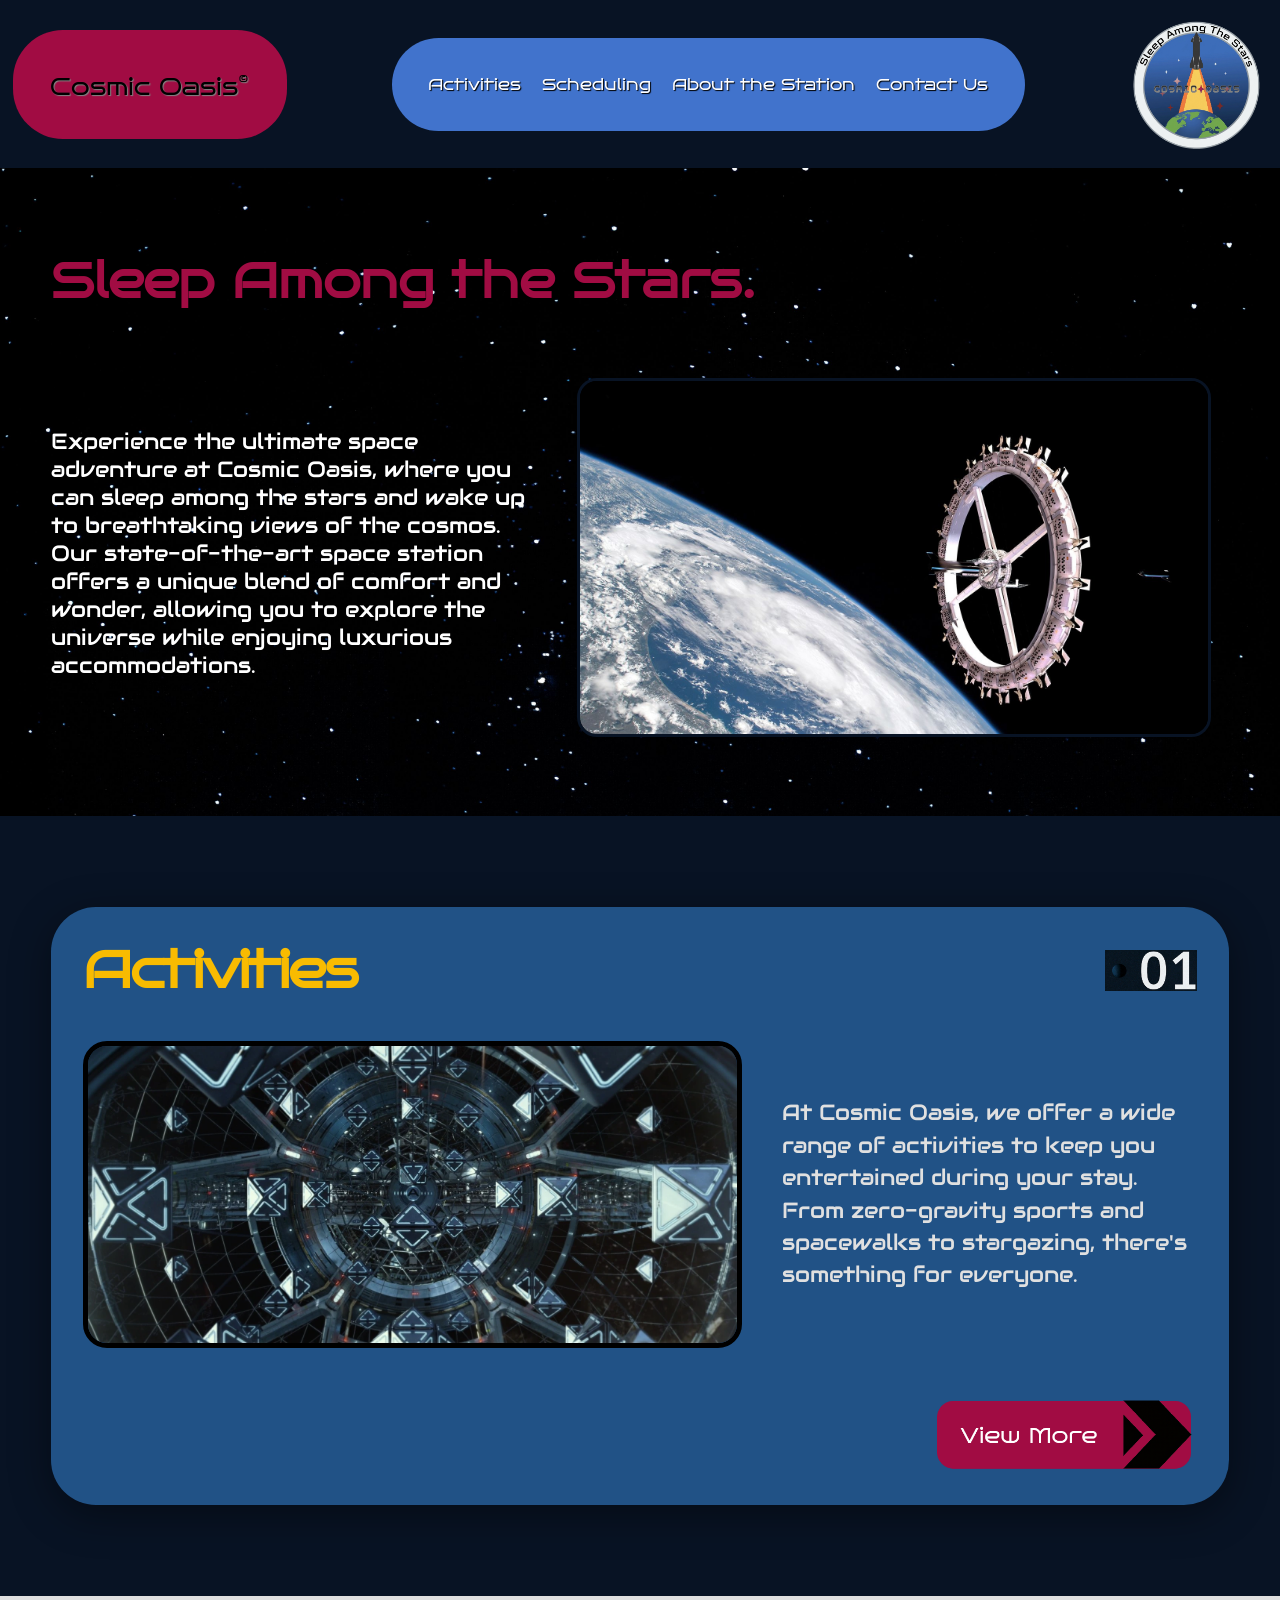
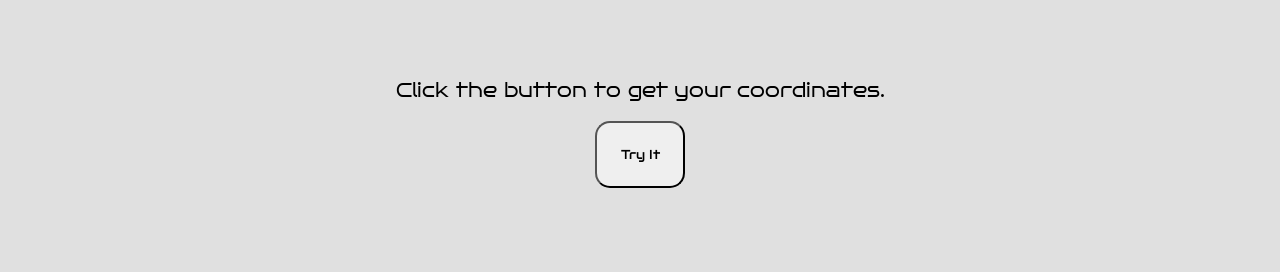
==== index.html @ b10d0c28 "Module 9" ====
<!DOCTYPE html>
<html lang="en">
<head>
    <meta charset="UTF-8">
    <meta name="viewport" content="width=device-width, initial-scale=1.0">
    <title>Cosmic Oasis</title>
    <link rel="stylesheet" href=https://fonts.googleapis.com/css?family=Lora|Audiowide|Bruno+Ace>
    <link rel="stylesheet" href="styles.css">
</head>
<body>
    <nav class="navbar">
        <a href="index.html" class="home">Cosmic Oasis<sup>&copy;</sup></a>
            <div class="buttons">            
                <a href="scheduling.html">Activities</a>
                <a href="activities.html">Scheduling</a>
                <a href="about.html">About the Station</a>
                <a href="contact.html">Contact Us</a>
            </div> 
        <img src="images/NewLogo.png" alt="Logo" class="logo">
    </nav>
    <div class="firstbox">
        <h1>Sleep Among the Stars.</h1>
        <div class="welcome">
            <div class="welcome-text">
                <p> Experience the ultimate space adventure at Cosmic Oasis, 
                    where you can sleep among the stars and wake up to breathtaking 
                    views of the cosmos. Our state-of-the-art space station offers a 
                    unique blend of comfort and wonder, allowing you to explore the 
                    universe while enjoying luxurious accommodations.</p>
            </div>
            <div class="welcome-image">
                <img src="images/spacehotel.jpg" alt="Space Hotel" class="spacehotel">
            </div>
        </div>
    </div>
    <div class="secondbox">
        <div class="activities">
            <div class="header">
                <h2>Activities</h2>
                <img src="images/01.png" alt="Activities Icon" class="activities-icon">
            </div>
                        <div class="main-section">
                <div class="activities-left">
                    <img src="images/BattleRoomFilm.webp" alt="Battle Room" class="battle-image">
                </div>
                <div class="activities-right">
                    <p>At Cosmic Oasis, we offer a wide range of activities to keep you entertained during your stay. 
                        From zero-gravity sports and spacewalks to stargazing, there's something for everyone.</p>
                </div>
            </div>
            <button class="activities-button" href="activities.html" type="button">
                <img src="images/button.png" alt="Button Icon" class="button-icon">
            </button>
        </div>
    </div>
<div class="api">
    <p>Click the button to get your coordinates.</p>

    <button onclick="getLocation()">Try It</button>

    <p id="demo"></p>

    <script>
    const x = document.getElementById("demo");

    function getLocation() {
    if (navigator.geolocation) {
        navigator.geolocation.getCurrentPosition(success, error);
    } else { 
        x.innerHTML = "Geolocation is not supported by this browser.";
    }
    }

    function success(position) {
    x.innerHTML = "Latitude: " + position.coords.latitude + 
    "<br>Longitude: " + position.coords.longitude;
    }

    function error() {
    alert("Sorry, no position available.");
    }
    </script>
</div>
</body>
</html>
---- styles.css ----
body, html{
    background-color: rgb(8, 19, 36);
    margin: 0;
}
nav{
    background-color: rgb(8, 19, 36);
    display: flex;
    align-content: center;
    padding: 1.5% 1%;
    font-family: bruno ace, sans-serif;
    
}
.home{
    margin-right: 2%;
    background-color: rgb(161, 12, 67);
    border-radius: 50px;
    color: black;
    text-decoration: none;
    align-content: center;
    align-self: center;
    padding: 3%;
    text-align: center;
    font-size: 1.5rem;
    text-shadow: 1px 1px 1px rgb(131, 131, 131);
}
.home:hover{
    color: rgb(248, 187, 1);
    text-shadow: 2px 2px 2px black;
}
div.buttons {
  display: flex;
  flex-wrap: wrap;
  align-self: center;
  align-items: center;
  justify-content: center;
  gap: 0.6rem;
  background-color: rgb(65, 115, 204);
  border-radius: 50px;
  margin-right: 6%;
  padding: 2.5%;
  margin: auto;
}
div.buttons a{
    color: white;   
    margin: 0.35rem;
    text-decoration: none;
    text-shadow: 1px 1px 1px black;
}
.buttons a:hover{
    color: rgb(161, 12, 67);
    text-shadow: 1px 1px 1px white;
}
nav img{
    display: flex;
    width: 11%;
    height: 11%;
    min-width: 120px;
    border-radius: 100px;
    align-self: center;
    margin-left: 2%;
}
div.firstbox{
    background-image: url("images/stars.jpg");
    background-size: cover;
    padding: 4%;
    margin: 0;
}
h1{
    font-size: xxx-large;
    color: rgb(161, 12, 67);
    font-family: bruno ace, sans-serif;
}
.welcome{  
    display: flex;
    gap: 1.5rem;          
    align-items: center;
    flex-wrap: wrap;
}
div.welcome-text{
    color: white;
    font-family: audiowide, sans-serif;
    font-size: 1.4rem;
    flex: 1 1 300px; 
}
div.welcome-image{
    flex: 1 1 450px;
    padding: 2%;
}
.firstbox .spacehotel{
    width: 100%;
    border-radius: 20px;
    margin-top: 2%;
    border: 3px solid rgb(8, 19, 36);
}
div.secondbox{
    background-color: rgb(8, 19, 36);
    padding: 4%;
    margin: 0;
}
div.activities {
    display: flex;
    flex-direction: column;
    gap: 1.5rem;
    background-color: rgb(33, 82, 134);
    border: none;
    border-radius: 45px;
    padding: 2rem;
    color: white;
    margin: 40px auto;
    max-width: 1200px;
    box-shadow: 0 10px 40px rgba(0, 0, 0, 0.4);
}
.header {
    display: flex;
    justify-content: space-between;
    align-items: center;
    margin-bottom: 1rem;
}
.header h2 {
    font-family: 'Bruno Ace', sans-serif;
    font-size: 3.2rem;
    font-weight: 700;
    color: rgb(248, 187, 1);
    margin: 0;
    letter-spacing: -2px;
}
.activities-icon {
    width: 92px;
    height: auto;
    flex-shrink: 0;
}
.main-section {
    display: flex;
    gap: 2.5rem;
    flex: 1;
}
.activities-left {
    flex: 1.25;
    border: 5px solid #000000;
    border-radius: 24px;
    overflow: hidden;
    box-shadow: inset 0 0 30px rgba(0, 0, 0, 0.7);
}
.battle-image {
    width: 100%;
    height: 100%;               
    object-fit: cover;      
    display: block;
}
.activities-right {
    flex: 0.8;
    display: flex;
    flex-direction: column;
    justify-content: center;
    font-family: 'Audiowide', sans-serif;
}
.activities-right p {
    font-size: 1.35rem;
    line-height: 1.5;
    margin: 0;
    color: #e0e0e0;
}
.activities-button {
    margin-top: 1.5rem;
    margin-left: auto;
    background: none;
    border: none;
    padding: 0;
    cursor: pointer;
    transition: transform 0.2s ease;
}
.activities-button:hover {
    transform: scale(1.05);
}
.button-icon {
    width: 100%;
    max-width: 260px;
    height: auto;
    display: block;
}
@media (max-width: 768px) {
    .main-section {
        flex-direction: column;
        gap: 1.8rem;
    }

    .header h2 {
        font-size: 2.4rem;
    }

    .activities-icon {
        width: 68px;
    }

    .activities-left {
        max-height: 420px;
    }

    .activities-right p {
        font-size: 1.2rem;
    }
}

/* API section */
.api{
    padding: 5%;
    text-align: center;
    background-color: #e0e0e0;
}
.api p{
    font-size: larger;
    font-family: bruno ace, sans-serif;
}
.api button{
    font-family: audiowide, sans-serif;
    padding: 2%;
    border-radius: 15px;
 }
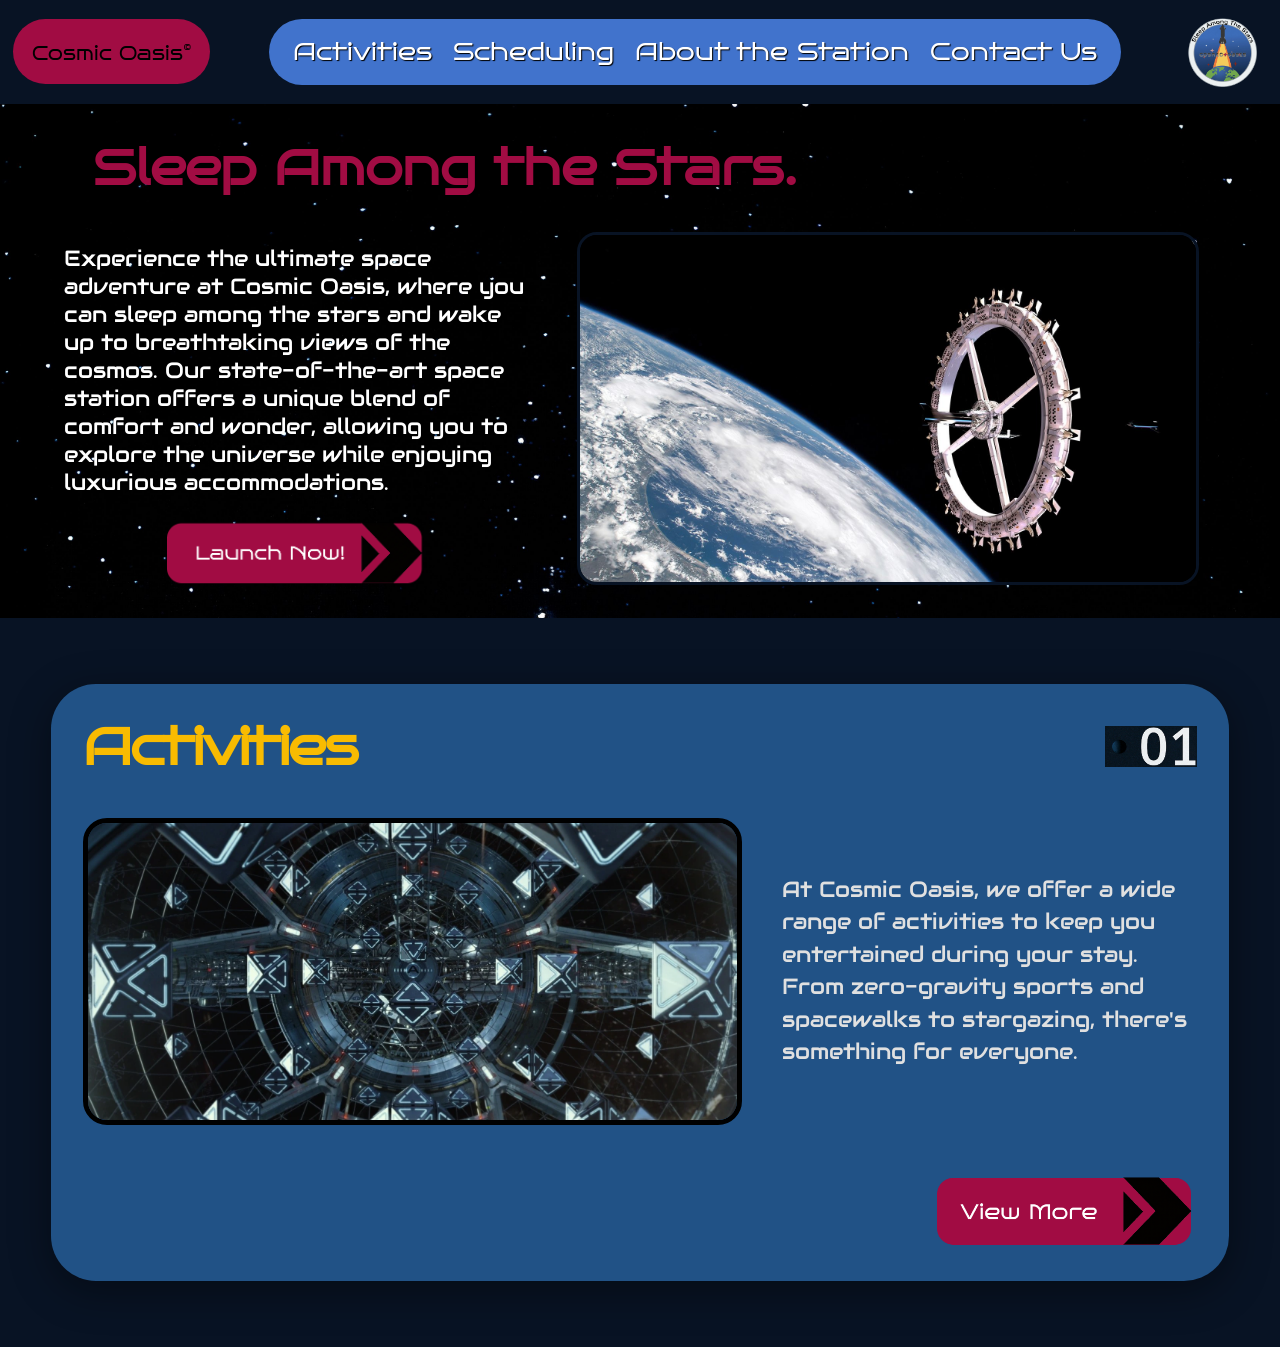
==== commit 5d1c40c9: "phone test" ====
--- a/index.html
+++ b/index.html
@@ -7,7 +7,8 @@
     <link rel="stylesheet" href=https://fonts.googleapis.com/css?family=Lora|Audiowide|Bruno+Ace>
     <link rel="stylesheet" href="styles.css">
 </head>
-<body>
+<body id="top">
+    <a href="#top" class="scroll-top" id="scrollTopButton" aria-label="Back to top">↑</a>
     <nav class="navbar">
         <a href="index.html" class="home">Cosmic Oasis<sup>&copy;</sup></a>
             <div class="buttons">            
@@ -27,6 +28,9 @@
                     views of the cosmos. Our state-of-the-art space station offers a 
                     unique blend of comfort and wonder, allowing you to explore the 
                     universe while enjoying luxurious accommodations.</p>
+                <button class="heroButton" href="scheduling.html" type="button">
+                <img src="images/launch-button.png" alt="Button Icon" class="button-icon">
+            </button>
             </div>
             <div class="welcome-image">
                 <img src="images/spacehotel.jpg" alt="Space Hotel" class="spacehotel">
@@ -53,33 +57,15 @@
             </button>
         </div>
     </div>
-<div class="api">
-    <p>Click the button to get your coordinates.</p>
-
-    <button onclick="getLocation()">Try It</button>
-
-    <p id="demo"></p>
-
+</div>
     <script>
-    const x = document.getElementById("demo");
-
-    function getLocation() {
-    if (navigator.geolocation) {
-        navigator.geolocation.getCurrentPosition(success, error);
-    } else { 
-        x.innerHTML = "Geolocation is not supported by this browser.";
-    }
-    }
-
-    function success(position) {
-    x.innerHTML = "Latitude: " + position.coords.latitude + 
-    "<br>Longitude: " + position.coords.longitude;
-    }
-
-    function error() {
-    alert("Sorry, no position available.");
-    }
+        const scrollTopButton = document.getElementById('scrollTopButton');
+        const toggleScrollTop = () => {
+            const isScrolled = window.pageYOffset > 20;
+            scrollTopButton.classList.toggle('show', isScrolled);
+        };
+        window.addEventListener('scroll', toggleScrollTop);
+        window.addEventListener('load', toggleScrollTop);
     </script>
-</div>
 </body>
 </html>
--- a/styles.css
+++ b/styles.css
@@ -6,9 +6,8 @@
     background-color: rgb(8, 19, 36);
     display: flex;
     align-content: center;
-    padding: 1.5% 1%;
-    font-family: bruno ace, sans-serif;
-    
+    padding: 0.8% 1%;
+    font-family: bruno ace, sans-serif;   
 }
 .home{
     margin-right: 2%;
@@ -18,16 +17,15 @@
     text-decoration: none;
     align-content: center;
     align-self: center;
-    padding: 3%;
+    padding: 1.5%;
     text-align: center;
-    font-size: 1.5rem;
-    text-shadow: 1px 1px 1px rgb(131, 131, 131);
+    font-size: 1.2rem;
 }
 .home:hover{
     color: rgb(248, 187, 1);
     text-shadow: 2px 2px 2px black;
 }
-div.buttons {
+div.buttons{
   display: flex;
   flex-wrap: wrap;
   align-self: center;
@@ -37,10 +35,11 @@
   background-color: rgb(65, 115, 204);
   border-radius: 50px;
   margin-right: 6%;
-  padding: 2.5%;
-  margin: auto;
+  padding: 1% 1.5%;
+  margin: 0% auto;
 }
 div.buttons a{
+    font-size: 1.5rem;
     color: white;   
     margin: 0.35rem;
     text-decoration: none;
@@ -52,23 +51,26 @@
 }
 nav img{
     display: flex;
-    width: 11%;
-    height: 11%;
-    min-width: 120px;
+    width: 6%;
+    height: 6%;
+    min-width: 60px;
     border-radius: 100px;
     align-self: center;
     margin-left: 2%;
+    padding: 0.5%;
 }
 div.firstbox{
     background-image: url("images/stars.jpg");
     background-size: cover;
-    padding: 4%;
+    padding: 0.5% 5%;
     margin: 0;
 }
 h1{
     font-size: xxx-large;
     color: rgb(161, 12, 67);
     font-family: bruno ace, sans-serif;
+    margin: 2.5%;
+    margin-bottom: 0;
 }
 .welcome{  
     display: flex;
@@ -82,6 +84,18 @@
     font-size: 1.4rem;
     flex: 1 1 300px; 
 }
+.heroButton{
+    display: block;
+    margin: auto;
+    background: none;
+    border: none;
+    padding: 0;
+    cursor: pointer;
+    transition: transform 0.2s ease;
+}
+.heroButton:hover{
+    transform: scale(1.05);
+}
 div.welcome-image{
     flex: 1 1 450px;
     padding: 2%;
@@ -94,10 +108,10 @@
 }
 div.secondbox{
     background-color: rgb(8, 19, 36);
-    padding: 4%;
-    margin: 0;
-}
-div.activities {
+    padding: 2% 4%;
+    margin: 0;
+}
+div.activities{
     display: flex;
     flex-direction: column;
     gap: 1.5rem;
@@ -110,13 +124,13 @@
     max-width: 1200px;
     box-shadow: 0 10px 40px rgba(0, 0, 0, 0.4);
 }
-.header {
+.header{
     display: flex;
     justify-content: space-between;
     align-items: center;
     margin-bottom: 1rem;
 }
-.header h2 {
+.header h2{
     font-family: 'Bruno Ace', sans-serif;
     font-size: 3.2rem;
     font-weight: 700;
@@ -124,43 +138,43 @@
     margin: 0;
     letter-spacing: -2px;
 }
-.activities-icon {
+.activities-icon{
     width: 92px;
     height: auto;
     flex-shrink: 0;
 }
-.main-section {
+.main-section{
     display: flex;
     gap: 2.5rem;
     flex: 1;
 }
-.activities-left {
+.activities-left{
     flex: 1.25;
     border: 5px solid #000000;
     border-radius: 24px;
     overflow: hidden;
     box-shadow: inset 0 0 30px rgba(0, 0, 0, 0.7);
 }
-.battle-image {
+.battle-image{
     width: 100%;
     height: 100%;               
     object-fit: cover;      
     display: block;
 }
-.activities-right {
+.activities-right{
     flex: 0.8;
     display: flex;
     flex-direction: column;
     justify-content: center;
     font-family: 'Audiowide', sans-serif;
 }
-.activities-right p {
+.activities-right p{
     font-size: 1.35rem;
     line-height: 1.5;
     margin: 0;
     color: #e0e0e0;
 }
-.activities-button {
+.activities-button{
     margin-top: 1.5rem;
     margin-left: auto;
     background: none;
@@ -169,50 +183,88 @@
     cursor: pointer;
     transition: transform 0.2s ease;
 }
-.activities-button:hover {
+.activities-button:hover{
     transform: scale(1.05);
 }
-.button-icon {
+.button-icon{
     width: 100%;
     max-width: 260px;
     height: auto;
     display: block;
 }
-@media (max-width: 768px) {
-    .main-section {
+@media (max-width: 768px){
+    html{
+        font-size: 0.8rem
+    }
+    nav{
+        padding: 1%;
+    }
+    .home{
+        padding: 3.5%;
+        border-radius: 30px;
+    }
+    div.buttons{
+        border-radius: 40px;
+    }
+    .main-section{
         flex-direction: column;
         gap: 1.8rem;
     }
-
-    .header h2 {
+    .header h2{
         font-size: 2.4rem;
     }
-
-    .activities-icon {
+    .activities-icon{
         width: 68px;
     }
-
-    .activities-left {
+    .activities-left{
         max-height: 420px;
     }
-
-    .activities-right p {
+    .activities-right p{
         font-size: 1.2rem;
     }
 }
 
-/* API section */
-.api{
-    padding: 5%;
-    text-align: center;
-    background-color: #e0e0e0;
-}
-.api p{
-    font-size: larger;
-    font-family: bruno ace, sans-serif;
-}
-.api button{
-    font-family: audiowide, sans-serif;
-    padding: 2%;
-    border-radius: 15px;
- }+.scroll-top{
+    position: fixed;
+    top: 1rem;
+    right: 1rem;
+    width: 3rem;
+    height: 3rem;
+    display: flex;
+    align-items: center;
+    justify-content: center;
+    background: rgba(255, 255, 255, 0.95);
+    color: rgb(0, 0, 0);
+    text-decoration: none;
+    font-size: 1.5rem;
+    font-weight: 700;
+    border-radius: 50%;
+    box-shadow: 0 6px 18px rgba(0, 0, 0, 0.3);
+    z-index: 999;
+    opacity: 0;
+    visibility: hidden;
+    pointer-events: none;
+    transition: opacity 0.2s ease, transform 0.2s ease, background 0.2s ease;
+}
+
+.scroll-top.show{
+    opacity: 1;
+    visibility: visible;
+    pointer-events: auto;
+}
+
+.scroll-top:hover{
+    transform: translateY(-2px);
+    background: rgb(248, 187, 1);
+}
+
+@media (max-width: 600px){
+    .scroll-top{
+        top: 0.75rem;
+        right: 0.75rem;
+        width: 2.6rem;
+        height: 2.6rem;
+        font-size: 1.3rem;
+    }
+}
+
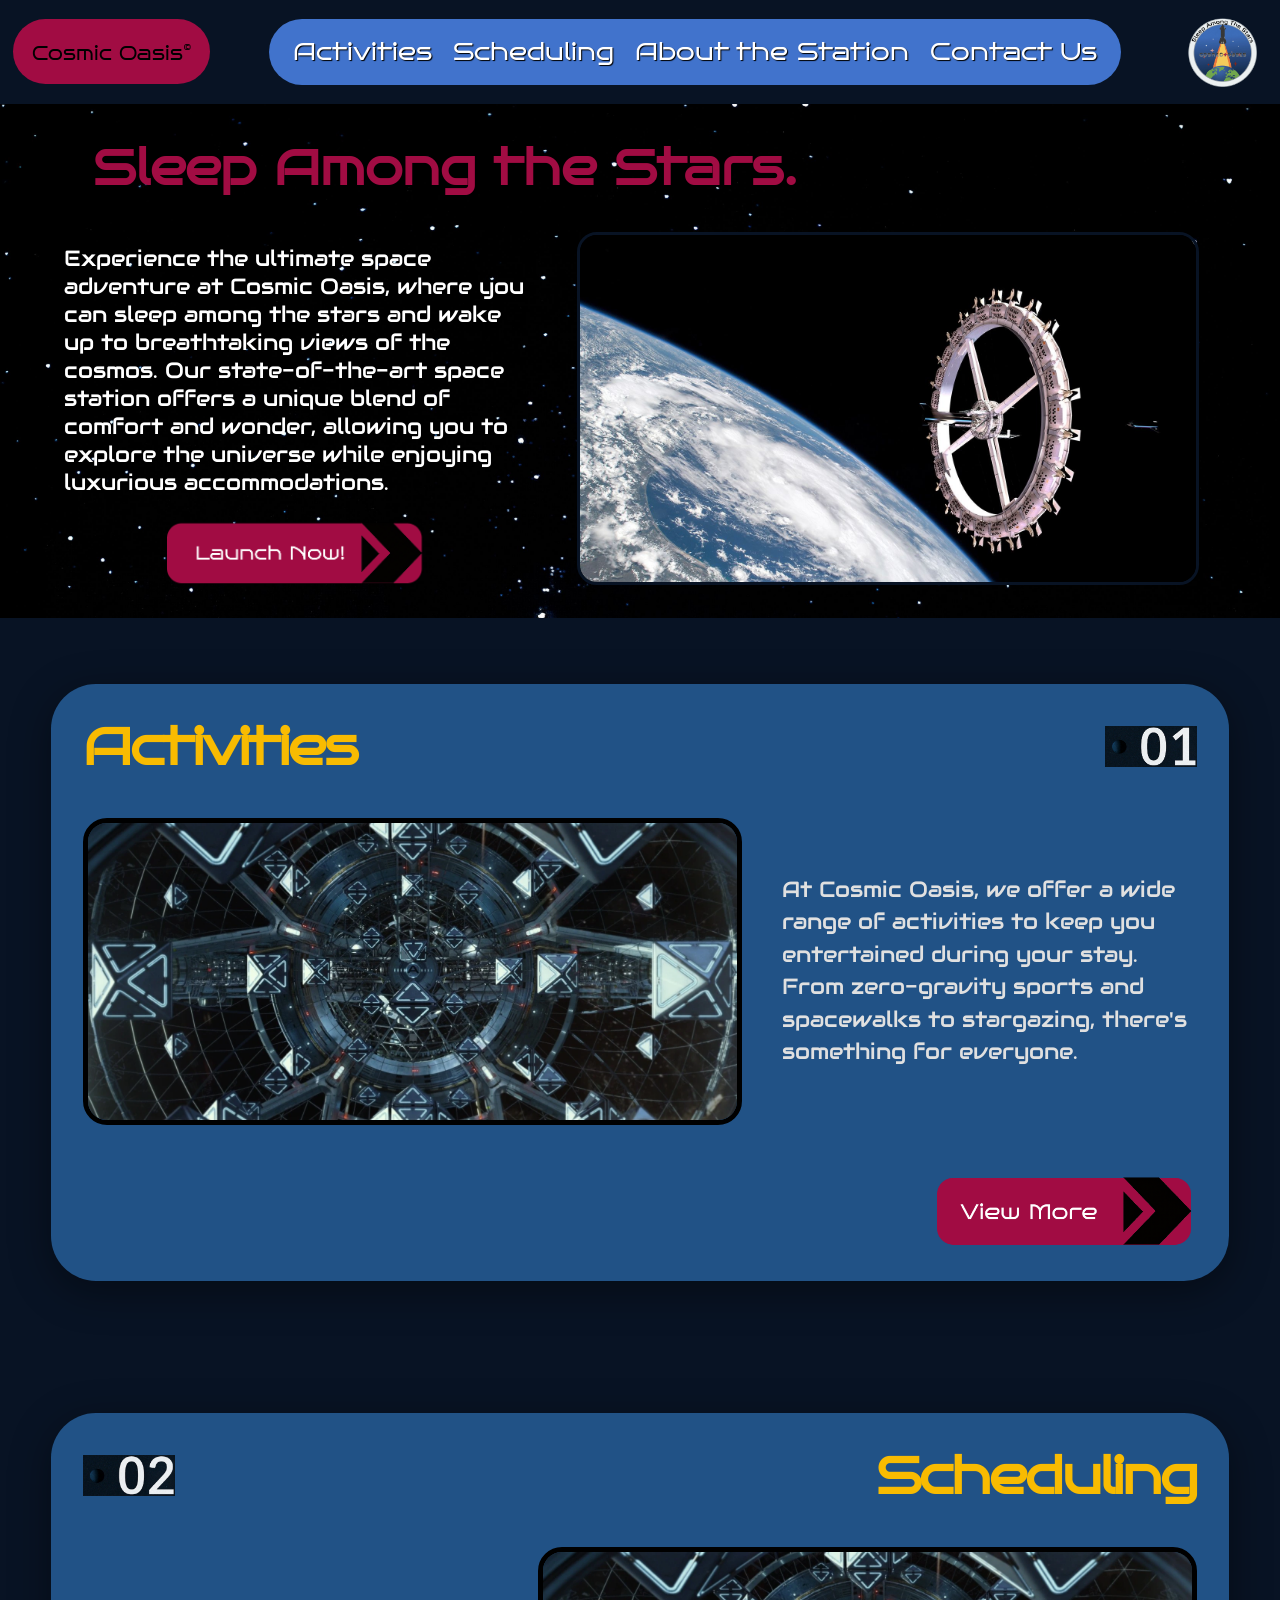
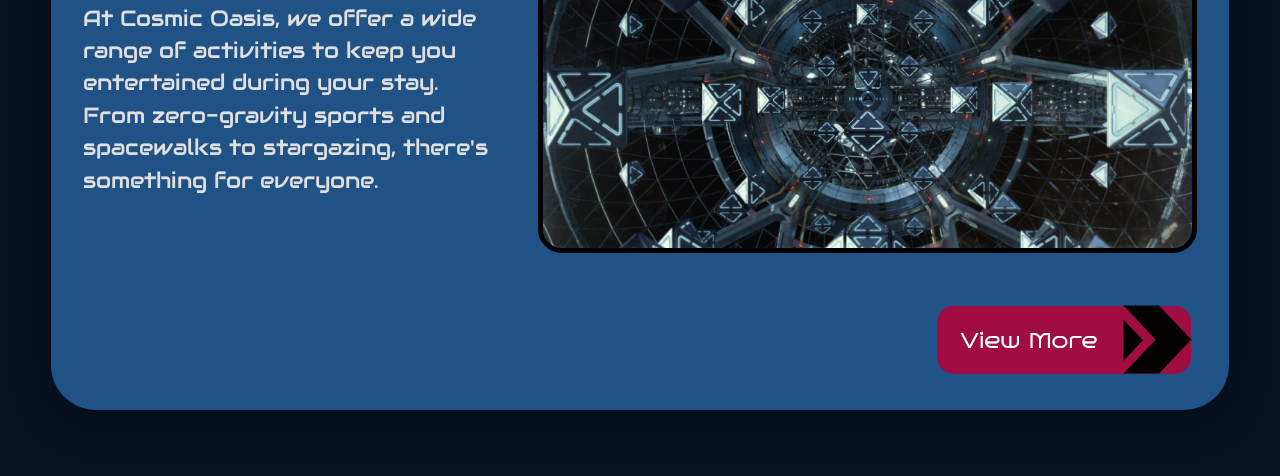
==== commit 174f4cf6: "phone test 2" ====
--- a/index.html
+++ b/index.html
@@ -19,6 +19,15 @@
             </div> 
         <img src="images/NewLogo.png" alt="Logo" class="logo">
     </nav>
+    <script>
+        const scrollTopButton = document.getElementById('scrollTopButton');
+        const toggleScrollTop = () => {
+            const isScrolled = window.pageYOffset > 20;
+            scrollTopButton.classList.toggle('show', isScrolled);
+        };
+        window.addEventListener('scroll', toggleScrollTop);
+        window.addEventListener('load', toggleScrollTop);
+    </script>
     <div class="firstbox">
         <h1>Sleep Among the Stars.</h1>
         <div class="welcome">
@@ -43,7 +52,7 @@
                 <h2>Activities</h2>
                 <img src="images/01.png" alt="Activities Icon" class="activities-icon">
             </div>
-                        <div class="main-section">
+            <div class="main-section">
                 <div class="activities-left">
                     <img src="images/BattleRoomFilm.webp" alt="Battle Room" class="battle-image">
                 </div>
@@ -57,15 +66,25 @@
             </button>
         </div>
     </div>
-</div>
-    <script>
-        const scrollTopButton = document.getElementById('scrollTopButton');
-        const toggleScrollTop = () => {
-            const isScrolled = window.pageYOffset > 20;
-            scrollTopButton.classList.toggle('show', isScrolled);
-        };
-        window.addEventListener('scroll', toggleScrollTop);
-        window.addEventListener('load', toggleScrollTop);
-    </script>
+    <div class="thirdbox">
+        <div class="scheduling">
+            <div class="header">
+                <img src="images/02.png" alt="Scheduling Icon" class="scheduling-icon">
+                <h2>Scheduling</h2>
+            </div>
+            <div class="main-section">
+                <div class="scheduling-left">
+                    <p>At Cosmic Oasis, we offer a wide range of activities to keep you entertained during your stay. 
+                        From zero-gravity sports and spacewalks to stargazing, there's something for everyone.</p>
+                </div>
+                <div class="scheduling-right">
+                    <img src="images/BattleRoomFilm.webp" alt="Battle Room" class="battle-image">
+                </div>
+            </div>
+            <button class="scheduling-button" href="scheduling.html" type="button">
+                <img src="images/button.png" alt="Button Icon" class="button-icon">
+            </button>
+        </div>
+    </div>    
 </body>
 </html>
--- a/styles.css
+++ b/styles.css
@@ -223,7 +223,6 @@
         font-size: 1.2rem;
     }
 }
-
 .scroll-top{
     position: fixed;
     top: 1rem;
@@ -246,18 +245,15 @@
     pointer-events: none;
     transition: opacity 0.2s ease, transform 0.2s ease, background 0.2s ease;
 }
-
 .scroll-top.show{
     opacity: 1;
     visibility: visible;
     pointer-events: auto;
 }
-
 .scroll-top:hover{
     transform: translateY(-2px);
     background: rgb(248, 187, 1);
 }
-
 @media (max-width: 600px){
     .scroll-top{
         top: 0.75rem;
@@ -267,4 +263,61 @@
         font-size: 1.3rem;
     }
 }
+div.thirdbox{
+    background-color: rgb(8, 19, 36);
+    padding: 2% 4%;
+    margin: 0;
+}
+div.scheduling{
+    display: flex;
+    flex-direction: column;
+    gap: 1.5rem;
+    background-color: rgb(33, 82, 134);
+    border: none;
+    border-radius: 45px;
+    padding: 2rem;
+    color: white;
+    margin: 40px auto;
+    max-width: 1200px;
+    box-shadow: 0 10px 40px rgba(0, 0, 0, 0.4);
+}
+.scheduling-icon{
+    width: 92px;
+    height: auto;
+    flex-shrink: 0;
+}
+.scheduling-left{
+flex: 0.8;
+    display: flex;
+    flex-direction: column;
+    justify-content: center;
+    font-family: 'Audiowide', sans-serif;
+}
+image{
 
+}
+.scheduling-right{
+    flex: 1.25;
+    border: 5px solid #000000;
+    border-radius: 24px;
+    overflow: hidden;
+    box-shadow: inset 0 0 30px rgba(0, 0, 0, 0.7);
+}
+.scheduling-left p{
+    font-size: 1.35rem;
+    line-height: 1.5;
+    margin: 0;
+    color: #e0e0e0;
+}
+.scheduling-button{
+    margin-top: 1.5rem;
+    margin-left: auto;
+    background: none;
+    border: none;
+    padding: 0;
+    cursor: pointer;
+    transition: transform 0.2s ease;
+}
+.scheduling-button:hover{
+    transform: scale(1.05);
+}
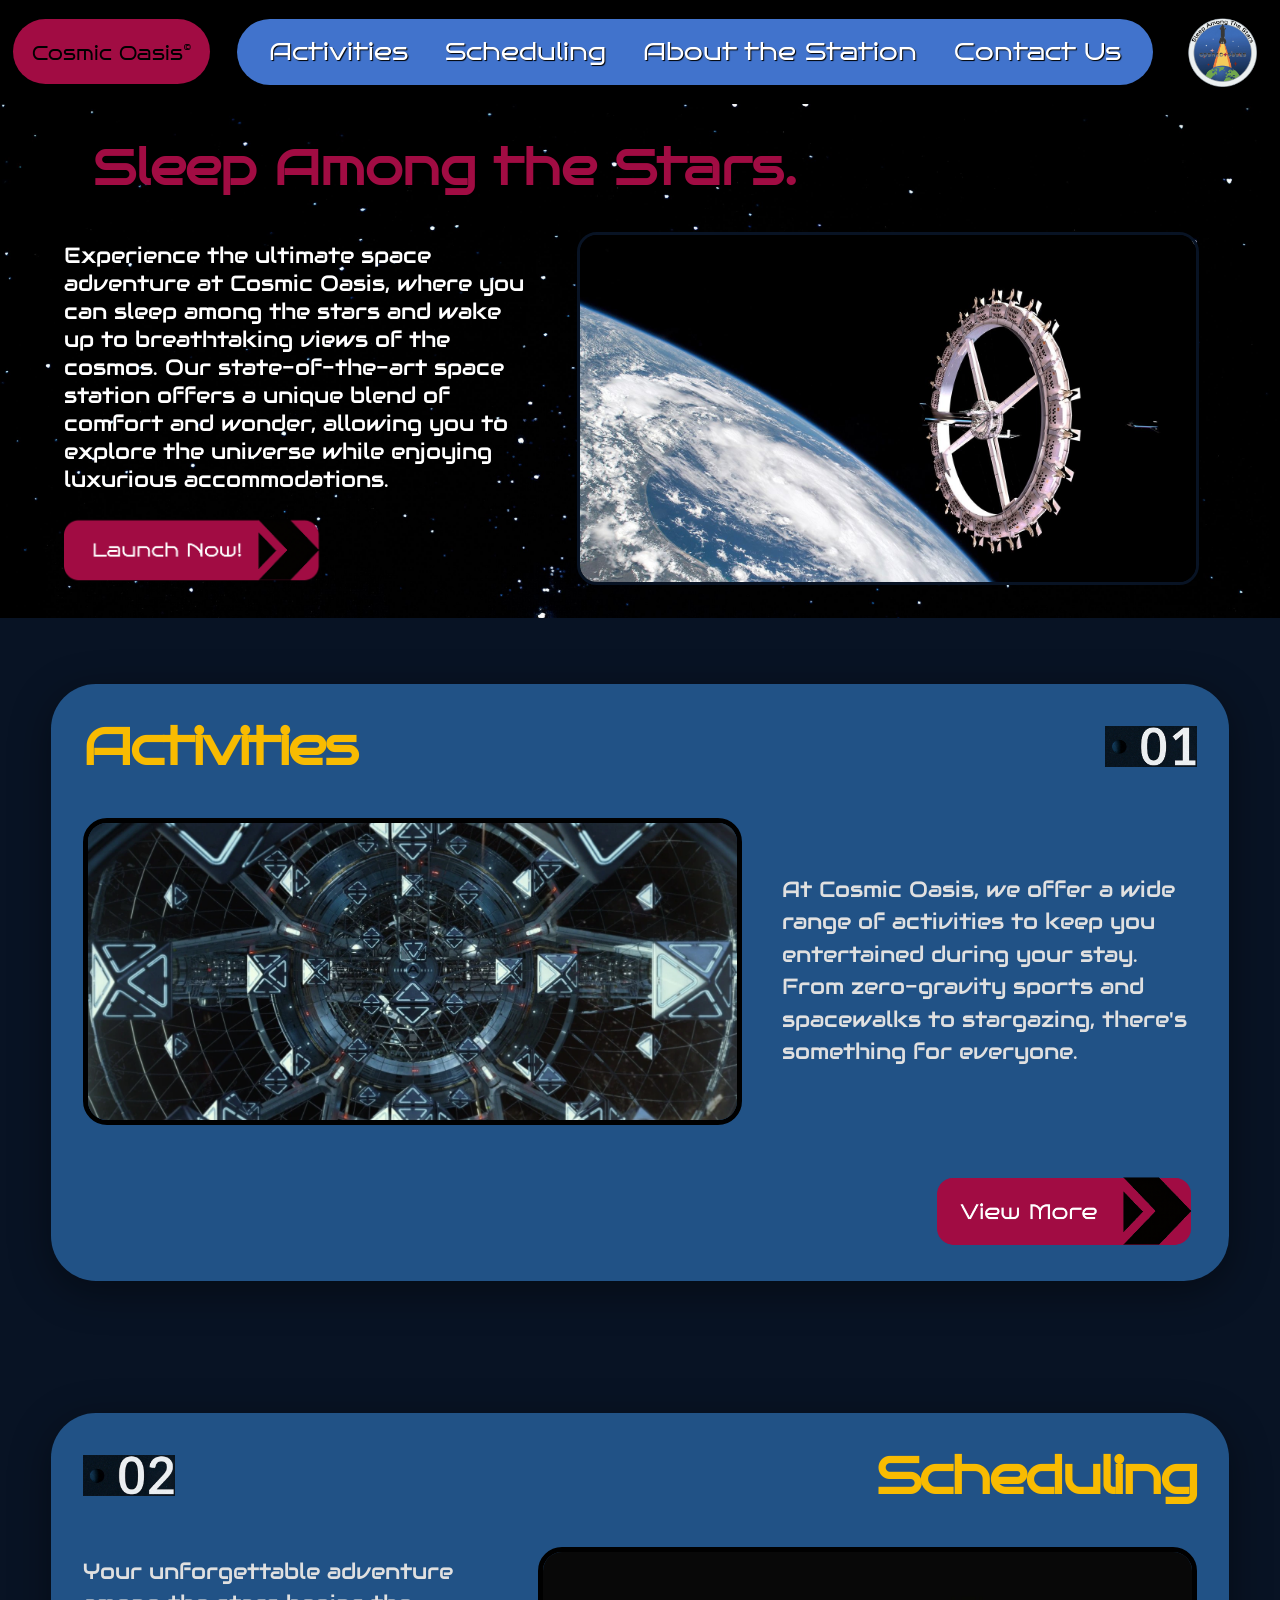
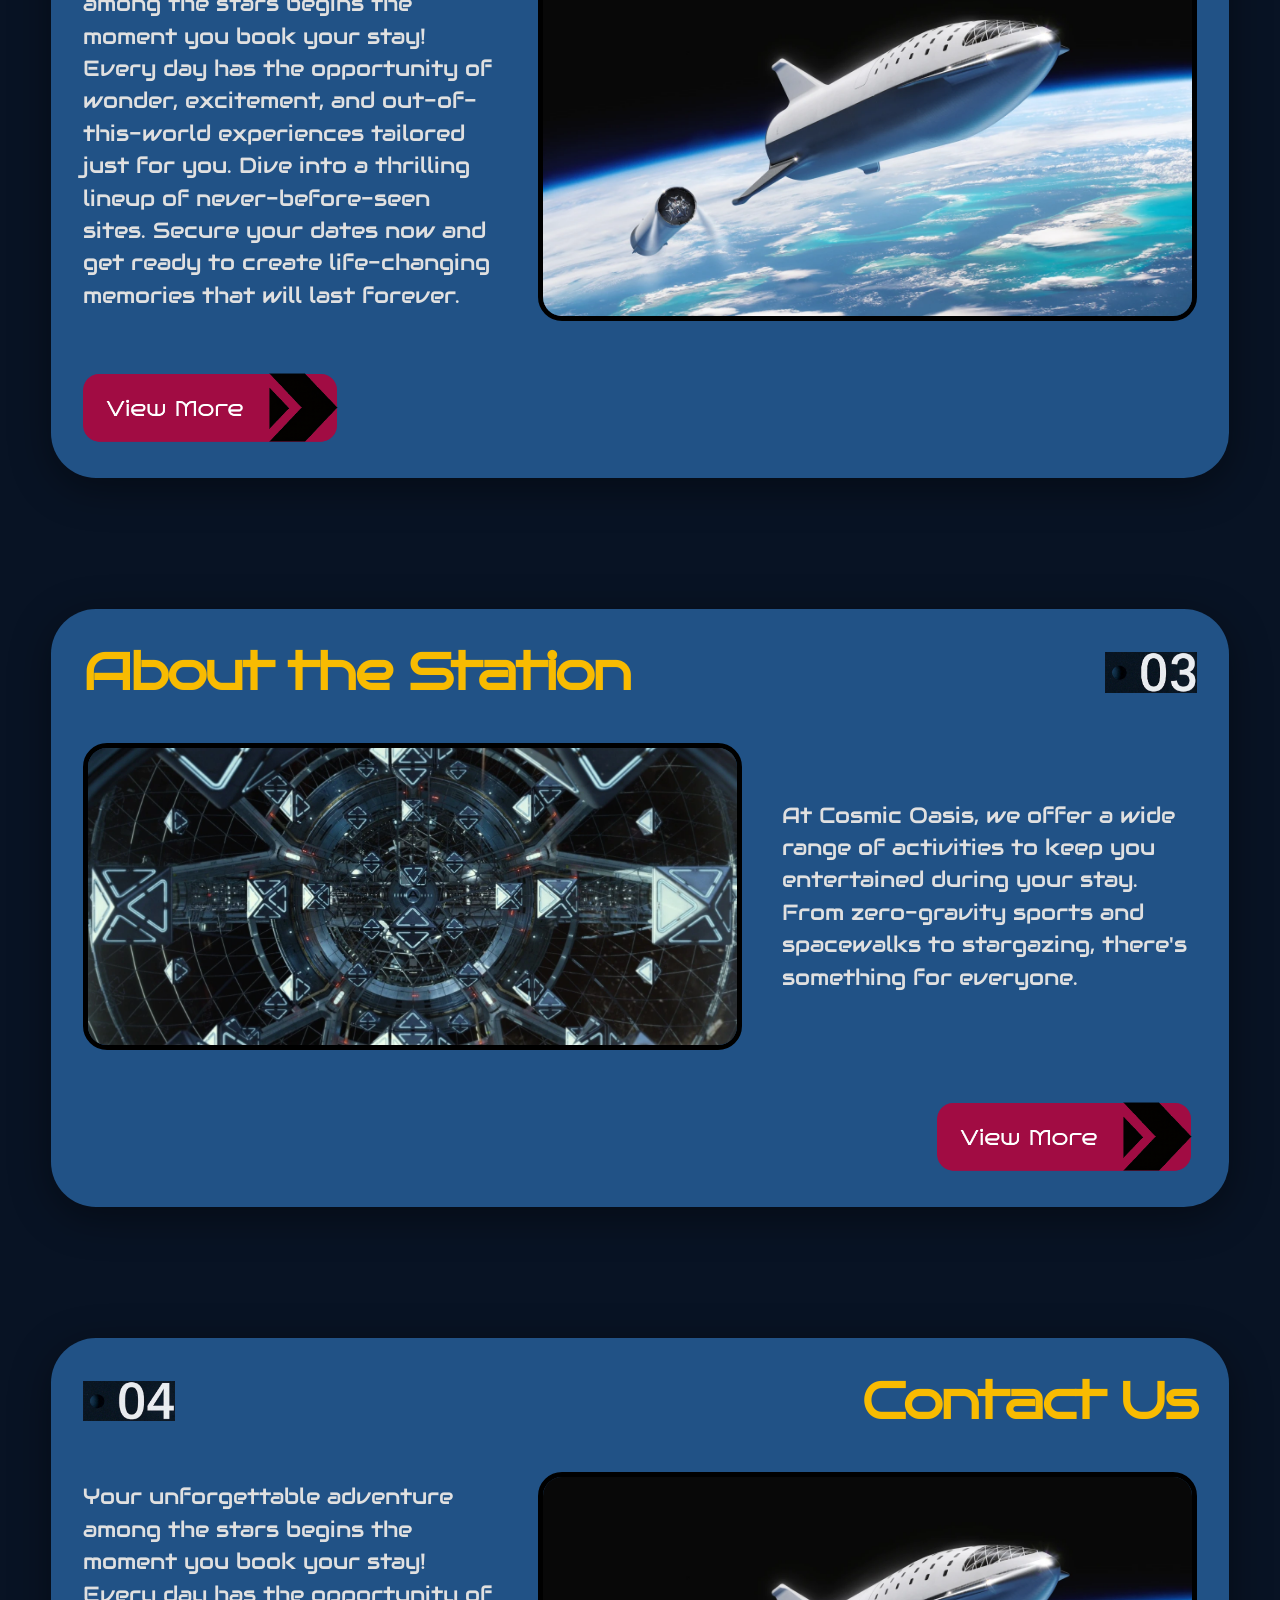
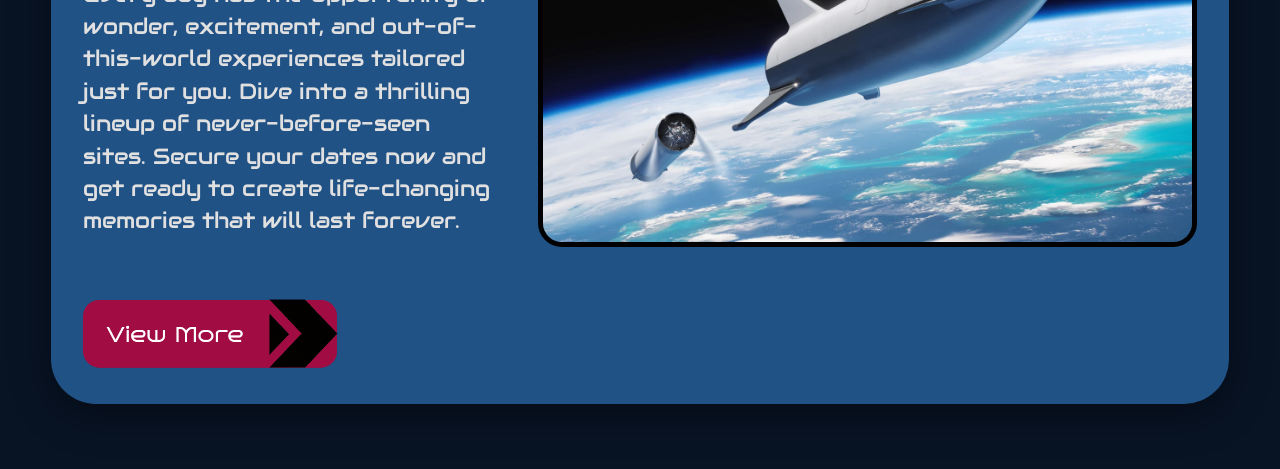
==== commit 52f37674: "phone test" ====
--- a/index.html
+++ b/index.html
@@ -12,12 +12,12 @@
     <nav class="navbar">
         <a href="index.html" class="home">Cosmic Oasis<sup>&copy;</sup></a>
             <div class="buttons">            
-                <a href="scheduling.html">Activities</a>
-                <a href="activities.html">Scheduling</a>
+                <a href="activities.html">Activities</a>
+                <a href="scheduling.html">Scheduling</a>
                 <a href="about.html">About the Station</a>
                 <a href="contact.html">Contact Us</a>
             </div> 
-        <img src="images/NewLogo.png" alt="Logo" class="logo">
+        <img src="images/icons/NewLogo.png" alt="Logo" class="logo">
     </nav>
     <script>
         const scrollTopButton = document.getElementById('scrollTopButton');
@@ -37,54 +37,98 @@
                     views of the cosmos. Our state-of-the-art space station offers a 
                     unique blend of comfort and wonder, allowing you to explore the 
                     universe while enjoying luxurious accommodations.</p>
-                <button class="heroButton" href="scheduling.html" type="button">
-                <img src="images/launch-button.png" alt="Button Icon" class="button-icon">
-            </button>
+                <a class="heroButton" href="scheduling.html">
+                    <img src="images/icons/launch-button.png" alt="Button Icon" class="button-icon">
+                </a>
             </div>
             <div class="welcome-image">
                 <img src="images/spacehotel.jpg" alt="Space Hotel" class="spacehotel">
             </div>
         </div>
     </div>
-    <div class="secondbox">
-        <div class="activities">
+    <div class="left-section">
+        <div class="left-box">
             <div class="header">
                 <h2>Activities</h2>
-                <img src="images/01.png" alt="Activities Icon" class="activities-icon">
+                <img src="images/icons/01.png" alt="01 Icon" class="box-icon">
             </div>
-            <div class="main-section">
-                <div class="activities-left">
-                    <img src="images/BattleRoomFilm.webp" alt="Battle Room" class="battle-image">
+            <div class="main-section-left">
+                <div class="left-box-left-item">
+                    <img src="images/BattleRoomFilm.webp" alt="Battle Room" class="box-image">
                 </div>
-                <div class="activities-right">
+                <div class="left-box-right-item">
                     <p>At Cosmic Oasis, we offer a wide range of activities to keep you entertained during your stay. 
                         From zero-gravity sports and spacewalks to stargazing, there's something for everyone.</p>
                 </div>
             </div>
-            <button class="activities-button" href="activities.html" type="button">
-                <img src="images/button.png" alt="Button Icon" class="button-icon">
-            </button>
+            <a class="box-button-left" href="activities.html">
+                <img src="images/icons/button.png" alt="Button Icon" class="button-icon">
+            </a>
         </div>
     </div>
-    <div class="thirdbox">
-        <div class="scheduling">
+    <div class="right-section">
+        <div class="right-box">
             <div class="header">
-                <img src="images/02.png" alt="Scheduling Icon" class="scheduling-icon">
+                <img src="images/icons/02.png" alt="02 Icon" class="box-icon">
                 <h2>Scheduling</h2>
             </div>
-            <div class="main-section">
-                <div class="scheduling-left">
+            <div class="main-section-right">
+                <div class="right-box-left-item">
+                    <p>Your unforgettable adventure among the stars begins the moment you book your stay! 
+                        Every day has the opportunity of wonder, excitement, and out-of-this-world experiences 
+                        tailored just for you. Dive into a thrilling lineup of never-before-seen sites. 
+                        Secure your dates now and get ready to create life-changing memories that will last forever. </p>
+                </div>
+                <div class="right-box-right-item">
+                    <img src="images/scheduling.webp" alt="Scheduling" class="box-image">
+                </div>
+            </div>
+            <a class="box-button-right" href="scheduling.html">
+                <img src="images/icons/button.png" alt="Button Icon" class="button-icon">
+            </a>
+        </div>
+    </div>   
+    <div class="left-section">
+        <div class="left-box">
+            <div class="header">
+                <h2>About the Station</h2>
+                <img src="images/icons/03.png" alt="03 Icon" class="box-icon">
+            </div>
+            <div class="main-section-left">
+                <div class="left-box-left-item">
+                    <img src="images/BattleRoomFilm.webp" alt="Battle Room" class="box-image">
+                </div>
+                <div class="left-box-right-item">
                     <p>At Cosmic Oasis, we offer a wide range of activities to keep you entertained during your stay. 
                         From zero-gravity sports and spacewalks to stargazing, there's something for everyone.</p>
                 </div>
-                <div class="scheduling-right">
-                    <img src="images/BattleRoomFilm.webp" alt="Battle Room" class="battle-image">
+            </div>
+            <a class="box-button-left" href="activities.html">
+                <img src="images/icons/button.png" alt="Button Icon" class="button-icon">
+            </a>
+        </div>
+    </div> 
+    <div class="right-section">
+        <div class="right-box">
+            <div class="header">
+                <img src="images/icons/04.png" alt="04 Icon" class="box-icon">
+                <h2>Contact Us</h2>
+            </div>
+            <div class="main-section-right">
+                <div class="right-box-left-item">
+                    <p>Your unforgettable adventure among the stars begins the moment you book your stay! 
+                        Every day has the opportunity of wonder, excitement, and out-of-this-world experiences 
+                        tailored just for you. Dive into a thrilling lineup of never-before-seen sites. 
+                        Secure your dates now and get ready to create life-changing memories that will last forever. </p>
+                </div>
+                <div class="right-box-right-item">
+                    <img src="images/scheduling.webp" alt="Scheduling" class="box-image">
                 </div>
             </div>
-            <button class="scheduling-button" href="scheduling.html" type="button">
-                <img src="images/button.png" alt="Button Icon" class="button-icon">
-            </button>
+            <a class="box-button-right" href="scheduling.html">
+                <img src="images/icons/button.png" alt="Button Icon" class="button-icon">
+            </a>
         </div>
-    </div>    
+    </div> 
 </body>
 </html>
--- a/styles.css
+++ b/styles.css
@@ -3,7 +3,7 @@
     margin: 0;
 }
 nav{
-    background-color: rgb(8, 19, 36);
+    background-color: rgb(0, 0, 0);
     display: flex;
     align-content: center;
     padding: 0.8% 1%;
@@ -29,7 +29,6 @@
   display: flex;
   flex-wrap: wrap;
   align-self: center;
-  align-items: center;
   justify-content: center;
   gap: 0.6rem;
   background-color: rgb(65, 115, 204);
@@ -42,6 +41,7 @@
     font-size: 1.5rem;
     color: white;   
     margin: 0.35rem;
+    padding: 0 0.5rem;
     text-decoration: none;
     text-shadow: 1px 1px 1px black;
 }
@@ -85,11 +85,11 @@
     flex: 1 1 300px; 
 }
 .heroButton{
-    display: block;
+    display: inline-block;
     margin: auto;
     background: none;
-    border: none;
-    padding: 0;
+    margin: 0%;
+    border: none;
     cursor: pointer;
     transition: transform 0.2s ease;
 }
@@ -106,12 +106,12 @@
     margin-top: 2%;
     border: 3px solid rgb(8, 19, 36);
 }
-div.secondbox{
+div.left-section{
     background-color: rgb(8, 19, 36);
     padding: 2% 4%;
     margin: 0;
 }
-div.activities{
+div.left-box{
     display: flex;
     flex-direction: column;
     gap: 1.5rem;
@@ -138,43 +138,43 @@
     margin: 0;
     letter-spacing: -2px;
 }
-.activities-icon{
+.box-icon{
     width: 92px;
     height: auto;
     flex-shrink: 0;
 }
-.main-section{
+.main-section-left{
     display: flex;
     gap: 2.5rem;
     flex: 1;
 }
-.activities-left{
+.left-box-left-item{
     flex: 1.25;
     border: 5px solid #000000;
     border-radius: 24px;
     overflow: hidden;
     box-shadow: inset 0 0 30px rgba(0, 0, 0, 0.7);
 }
-.battle-image{
+.box-image{
     width: 100%;
     height: 100%;               
     object-fit: cover;      
     display: block;
 }
-.activities-right{
+.left-box-right-item{
     flex: 0.8;
     display: flex;
     flex-direction: column;
     justify-content: center;
     font-family: 'Audiowide', sans-serif;
 }
-.activities-right p{
+.left-box-right-item p{
     font-size: 1.35rem;
     line-height: 1.5;
     margin: 0;
     color: #e0e0e0;
 }
-.activities-button{
+.box-button-left{
     margin-top: 1.5rem;
     margin-left: auto;
     background: none;
@@ -183,7 +183,7 @@
     cursor: pointer;
     transition: transform 0.2s ease;
 }
-.activities-button:hover{
+.box-button-left:hover, .box-button-right:hover{
     transform: scale(1.05);
 }
 .button-icon{
@@ -206,21 +206,30 @@
     div.buttons{
         border-radius: 40px;
     }
-    .main-section{
+    .main-section-left{
         flex-direction: column;
         gap: 1.8rem;
     }
     .header h2{
         font-size: 2.4rem;
     }
-    .activities-icon{
+    .box-icon{
         width: 68px;
     }
-    .activities-left{
+    .left-box-left-item{
         max-height: 420px;
     }
-    .activities-right p{
+    .left-box-right-item p{
         font-size: 1.2rem;
+    }
+    .right-box-left-item{
+        font-size: 1.2rem;
+    }
+    .right-box-right-item p{
+        max-height: 420px;
+    }
+    .main-section-right{
+        flex-direction: column-reverse;
     }
 }
 .scroll-top{
@@ -254,21 +263,12 @@
     transform: translateY(-2px);
     background: rgb(248, 187, 1);
 }
-@media (max-width: 600px){
-    .scroll-top{
-        top: 0.75rem;
-        right: 0.75rem;
-        width: 2.6rem;
-        height: 2.6rem;
-        font-size: 1.3rem;
-    }
-}
-div.thirdbox{
+div.right-section{
     background-color: rgb(8, 19, 36);
     padding: 2% 4%;
     margin: 0;
 }
-div.scheduling{
+div.right-box{
     display: flex;
     flex-direction: column;
     gap: 1.5rem;
@@ -286,38 +286,37 @@
     height: auto;
     flex-shrink: 0;
 }
-.scheduling-left{
-flex: 0.8;
+.main-section-right{
+    display: flex;
+    gap: 2.5rem;
+    flex: 1;
+}
+.right-box-left-item{
+    flex: 0.8;
     display: flex;
     flex-direction: column;
     justify-content: center;
     font-family: 'Audiowide', sans-serif;
 }
-image{
-
-}
-.scheduling-right{
+.right-box-right-item{
     flex: 1.25;
     border: 5px solid #000000;
     border-radius: 24px;
     overflow: hidden;
     box-shadow: inset 0 0 30px rgba(0, 0, 0, 0.7);
 }
-.scheduling-left p{
+.right-box-left-item p{
     font-size: 1.35rem;
     line-height: 1.5;
     margin: 0;
     color: #e0e0e0;
 }
-.scheduling-button{
+.box-button-right{
     margin-top: 1.5rem;
-    margin-left: auto;
+    margin-right: auto;
     background: none;
     border: none;
     padding: 0;
     cursor: pointer;
     transition: transform 0.2s ease;
 }
-.scheduling-button:hover{
-    transform: scale(1.05);
-}
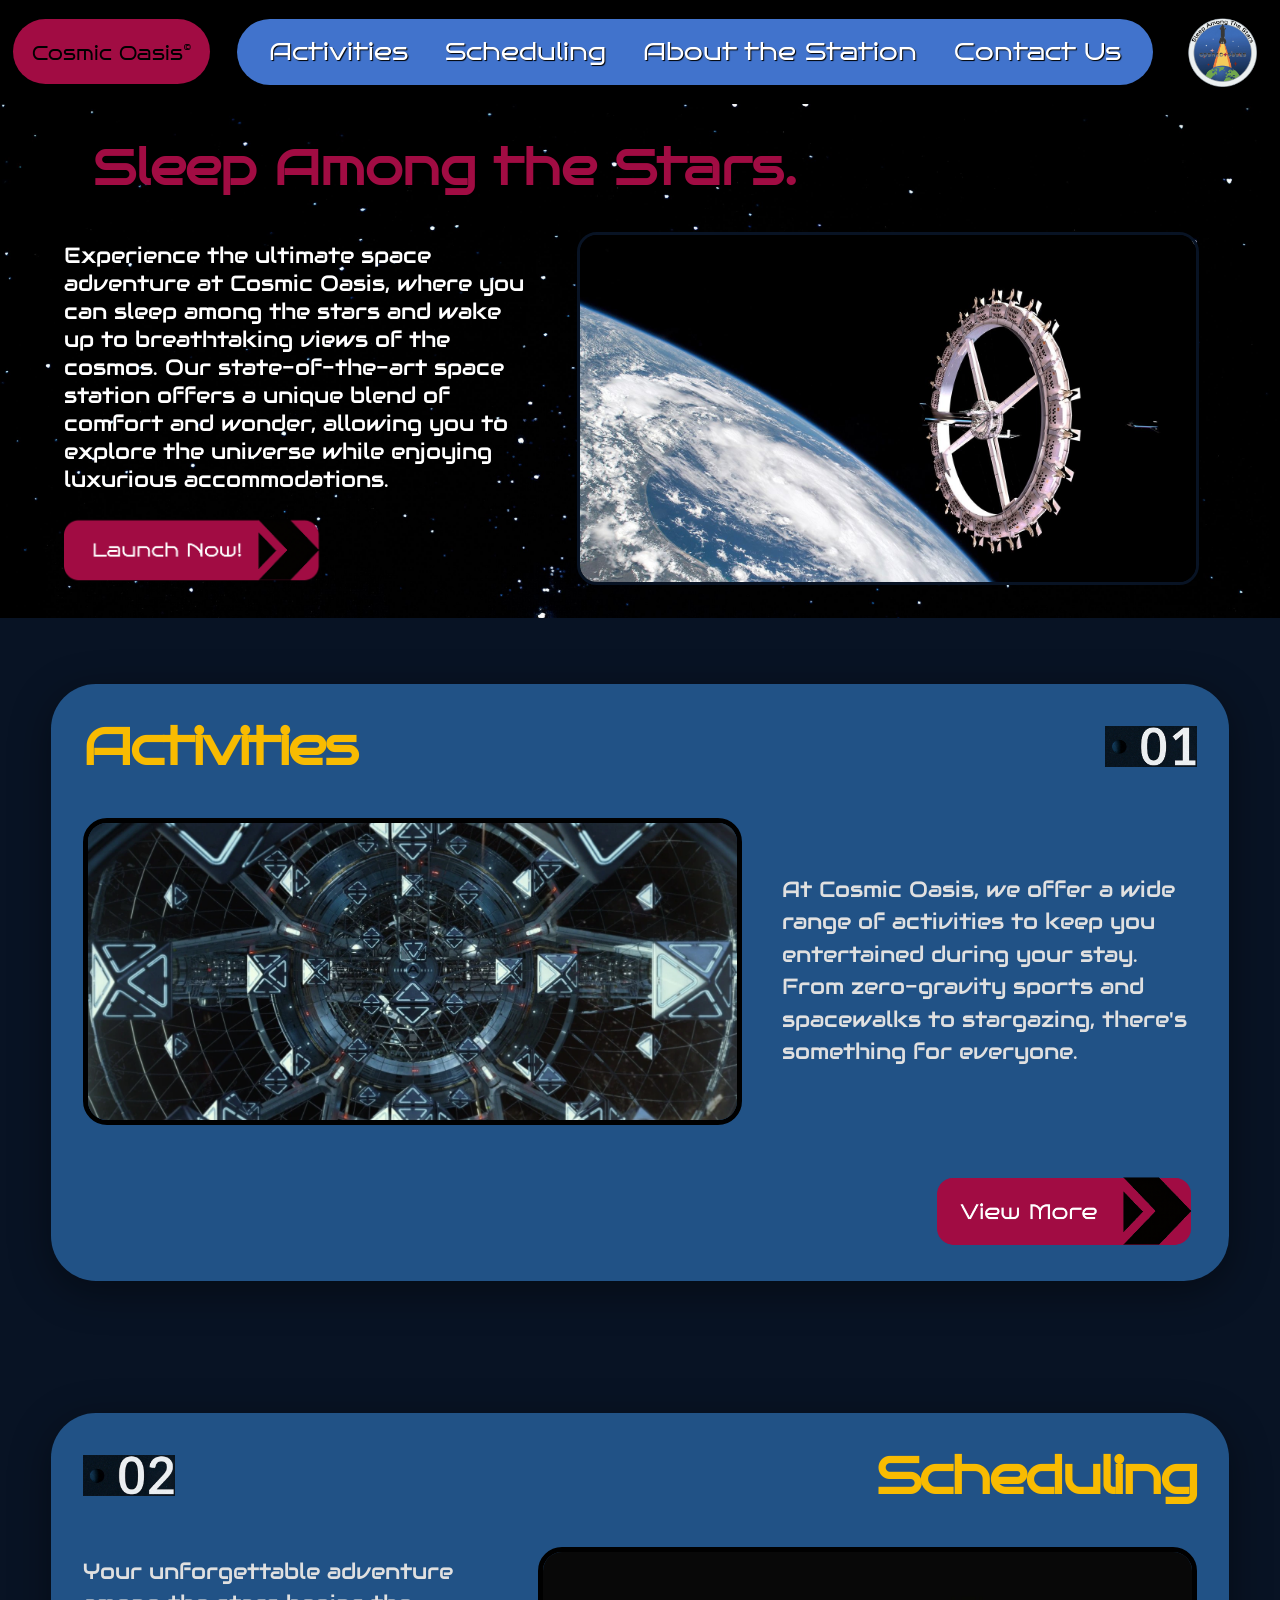
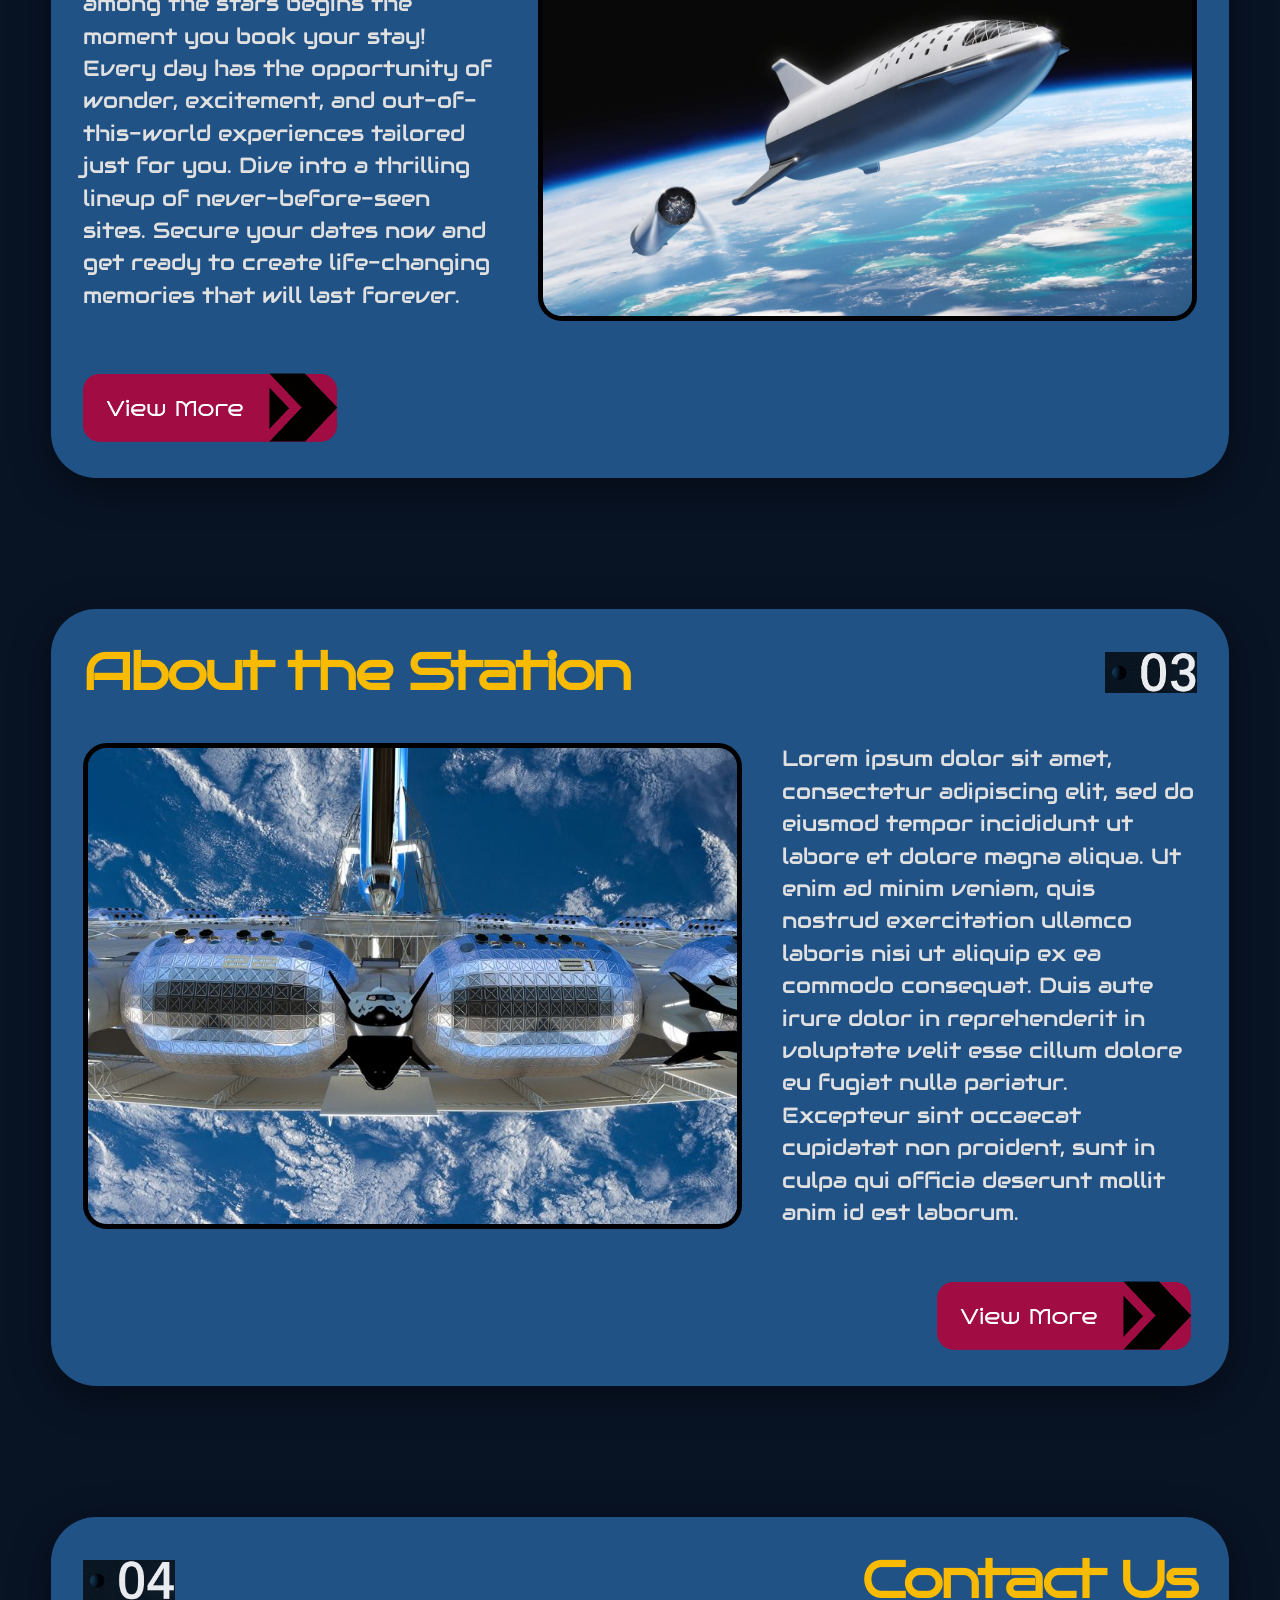
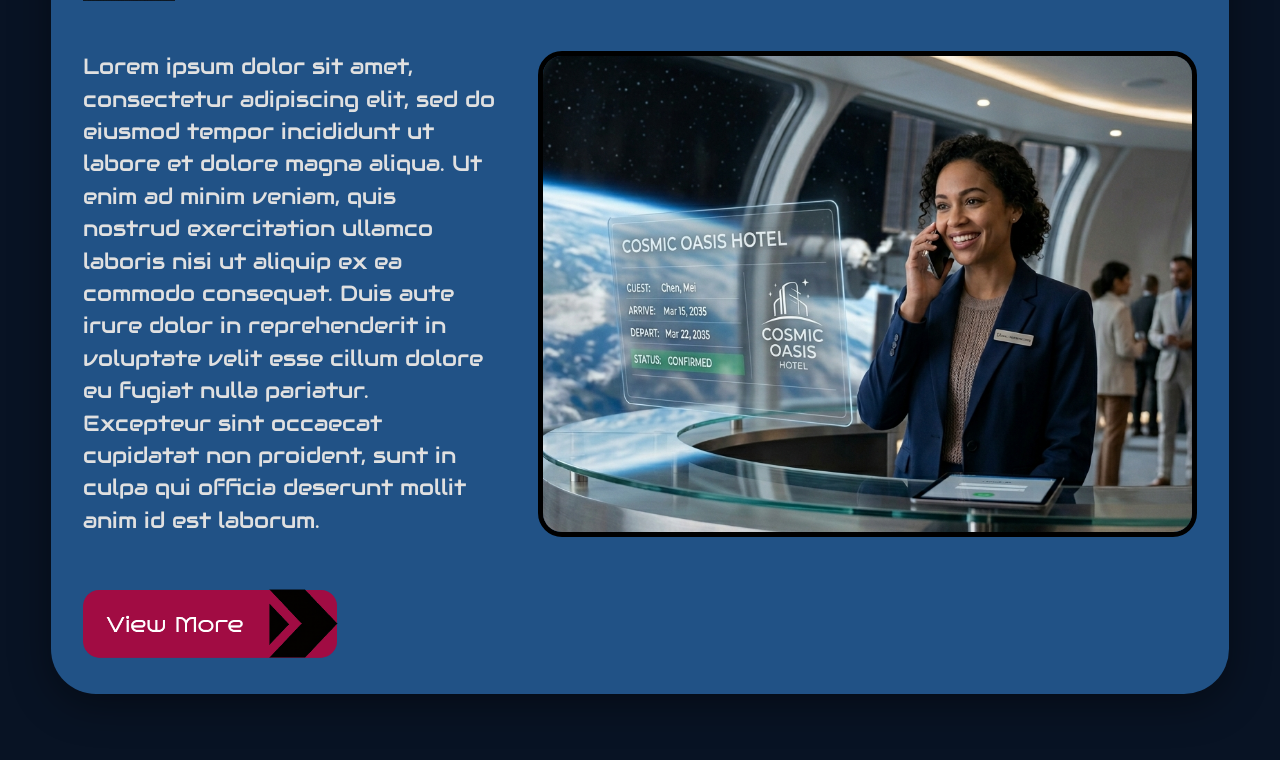
==== commit 2a8dfbc5: "rough draft" ====
--- a/index.html
+++ b/index.html
@@ -96,14 +96,13 @@
             </div>
             <div class="main-section-left">
                 <div class="left-box-left-item">
-                    <img src="images/BattleRoomFilm.webp" alt="Battle Room" class="box-image">
+                    <img src="images/about.jpg" alt="Battle Room" class="box-image">
                 </div>
                 <div class="left-box-right-item">
-                    <p>At Cosmic Oasis, we offer a wide range of activities to keep you entertained during your stay. 
-                        From zero-gravity sports and spacewalks to stargazing, there's something for everyone.</p>
+                    <p>Lorem ipsum dolor sit amet, consectetur adipiscing elit, sed do eiusmod tempor incididunt ut labore et dolore magna aliqua. Ut enim ad minim veniam, quis nostrud exercitation ullamco laboris nisi ut aliquip ex ea commodo consequat. Duis aute irure dolor in reprehenderit in voluptate velit esse cillum dolore eu fugiat nulla pariatur. Excepteur sint occaecat cupidatat non proident, sunt in culpa qui officia deserunt mollit anim id est laborum.</p>
                 </div>
             </div>
-            <a class="box-button-left" href="activities.html">
+            <a class="box-button-left" href="about.html">
                 <img src="images/icons/button.png" alt="Button Icon" class="button-icon">
             </a>
         </div>
@@ -116,16 +115,13 @@
             </div>
             <div class="main-section-right">
                 <div class="right-box-left-item">
-                    <p>Your unforgettable adventure among the stars begins the moment you book your stay! 
-                        Every day has the opportunity of wonder, excitement, and out-of-this-world experiences 
-                        tailored just for you. Dive into a thrilling lineup of never-before-seen sites. 
-                        Secure your dates now and get ready to create life-changing memories that will last forever. </p>
+                    <p>Lorem ipsum dolor sit amet, consectetur adipiscing elit, sed do eiusmod tempor incididunt ut labore et dolore magna aliqua. Ut enim ad minim veniam, quis nostrud exercitation ullamco laboris nisi ut aliquip ex ea commodo consequat. Duis aute irure dolor in reprehenderit in voluptate velit esse cillum dolore eu fugiat nulla pariatur. Excepteur sint occaecat cupidatat non proident, sunt in culpa qui officia deserunt mollit anim id est laborum.</p>
                 </div>
                 <div class="right-box-right-item">
-                    <img src="images/scheduling.webp" alt="Scheduling" class="box-image">
+                    <img src="images/contact.png" alt="Contact Us" class="box-image">
                 </div>
             </div>
-            <a class="box-button-right" href="scheduling.html">
+            <a class="box-button-right" href="contact.html">
                 <img src="images/icons/button.png" alt="Button Icon" class="button-icon">
             </a>
         </div>
--- a/styles.css
+++ b/styles.css
@@ -44,6 +44,10 @@
     padding: 0 0.5rem;
     text-decoration: none;
     text-shadow: 1px 1px 1px black;
+}
+div.buttons a.active{
+    color: rgb(248, 187, 1);
+    text-shadow: 2px 2px 2px black;
 }
 .buttons a:hover{
     color: rgb(161, 12, 67);
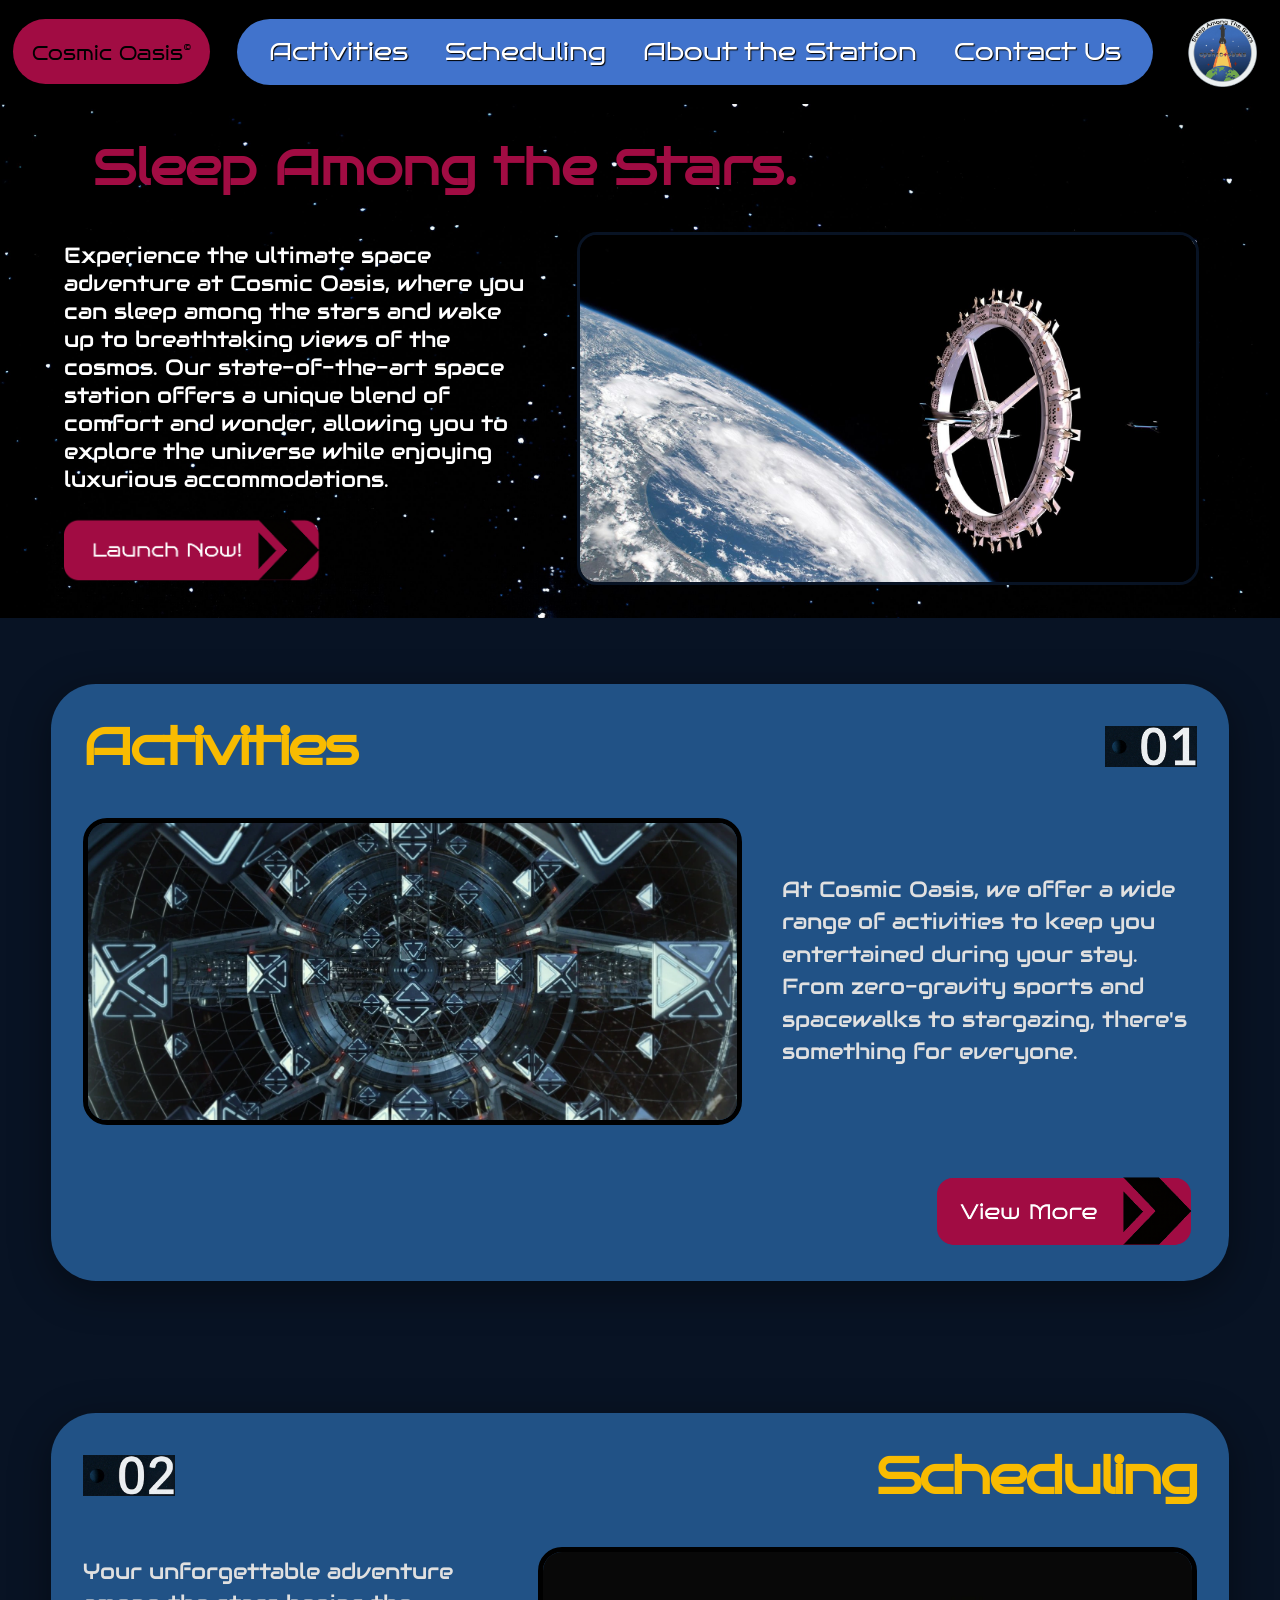
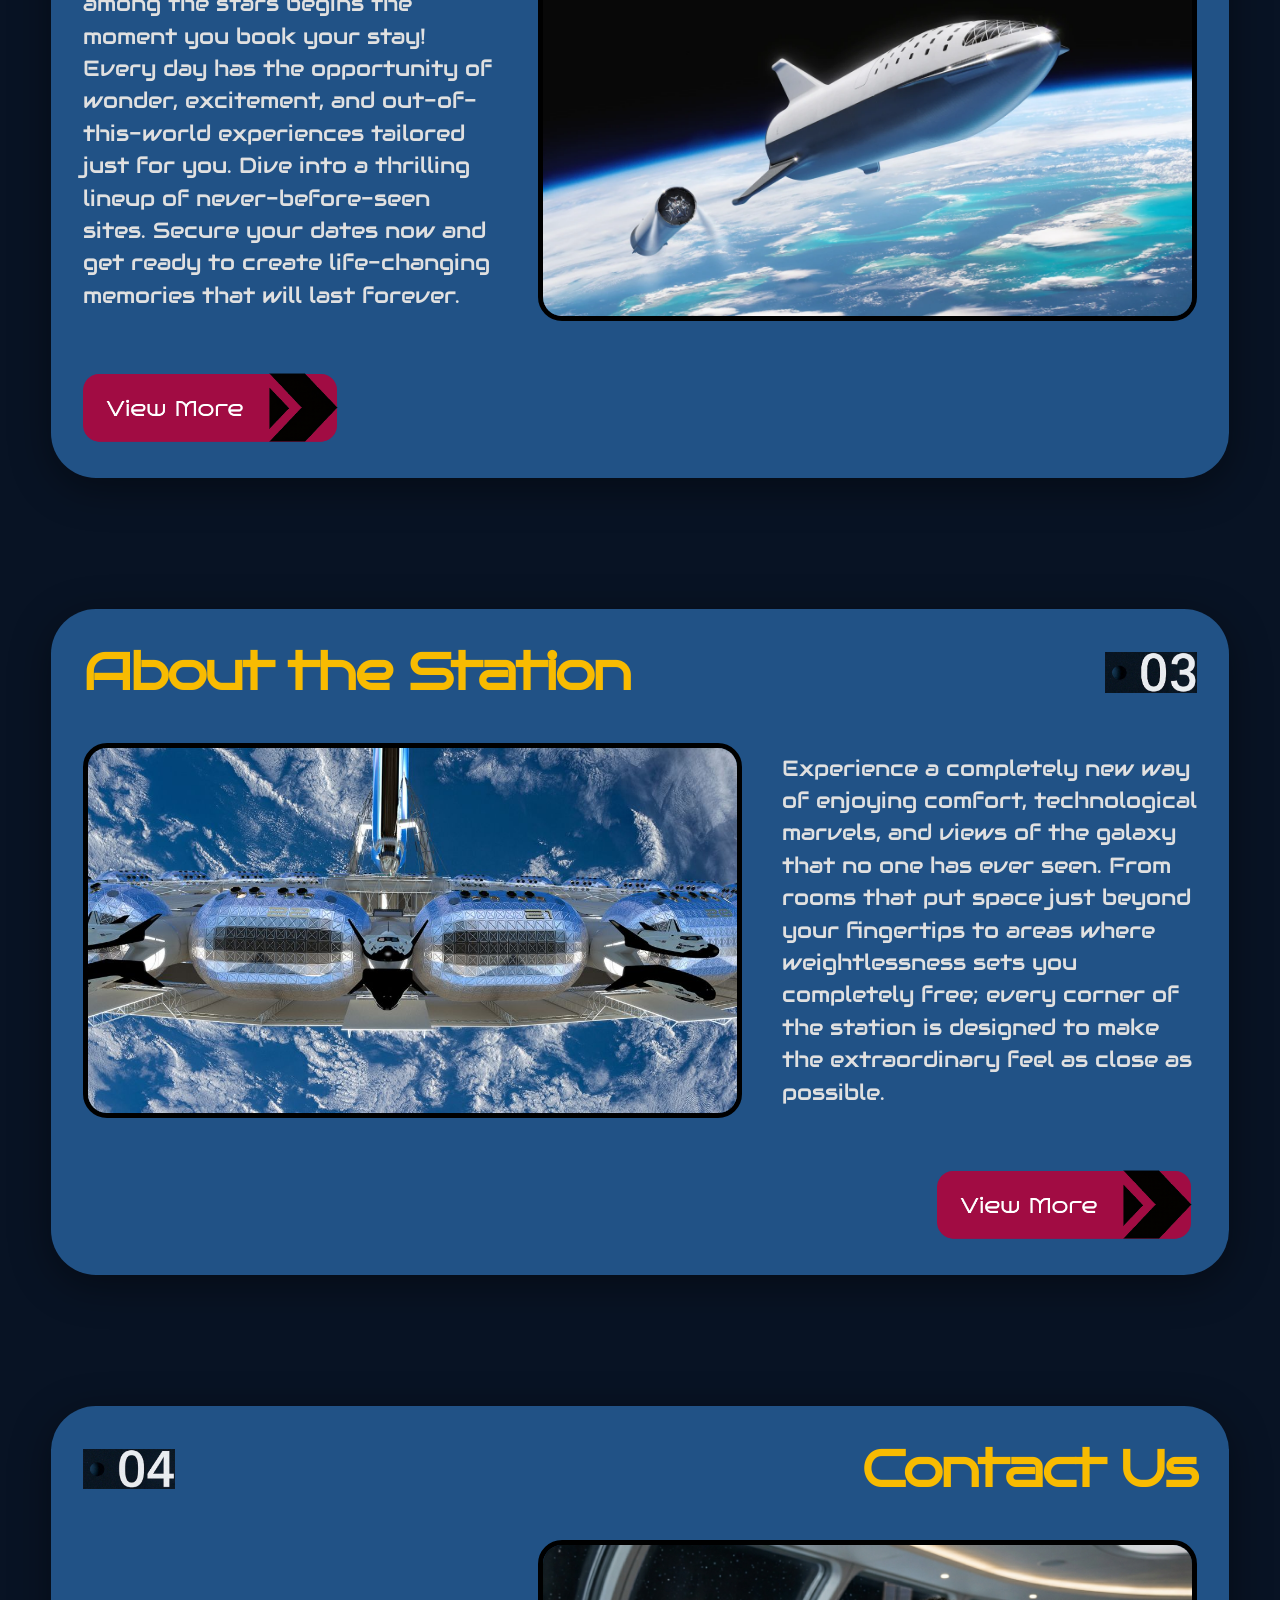
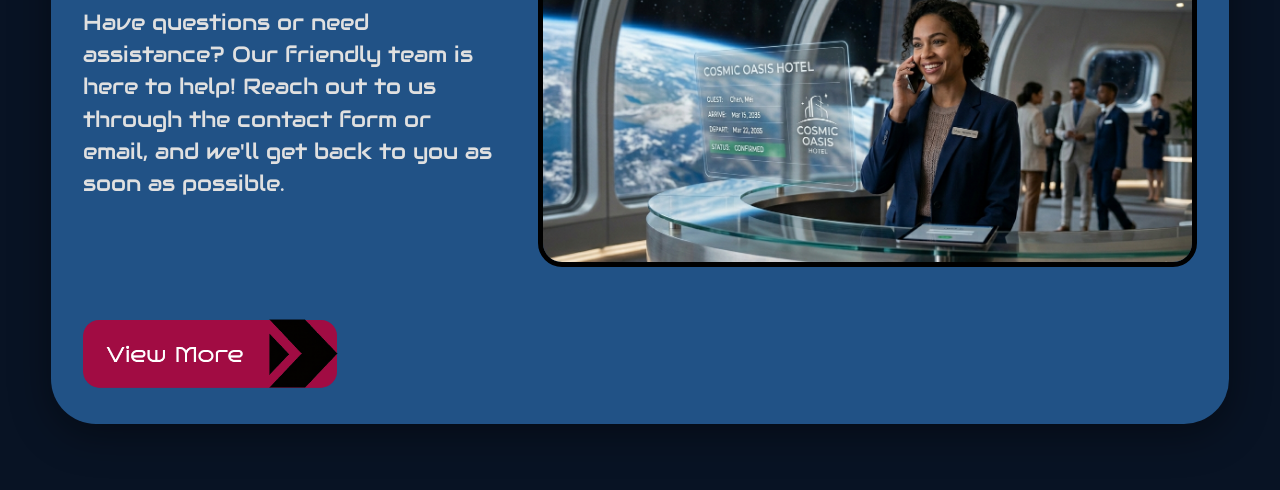
==== commit 963f5a56: "phone test" ====
--- a/index.html
+++ b/index.html
@@ -96,10 +96,14 @@
             </div>
             <div class="main-section-left">
                 <div class="left-box-left-item">
-                    <img src="images/about.jpg" alt="Battle Room" class="box-image">
+                    <img src="images/about.jpg" alt="space station" class="box-image">
                 </div>
                 <div class="left-box-right-item">
-                    <p>Lorem ipsum dolor sit amet, consectetur adipiscing elit, sed do eiusmod tempor incididunt ut labore et dolore magna aliqua. Ut enim ad minim veniam, quis nostrud exercitation ullamco laboris nisi ut aliquip ex ea commodo consequat. Duis aute irure dolor in reprehenderit in voluptate velit esse cillum dolore eu fugiat nulla pariatur. Excepteur sint occaecat cupidatat non proident, sunt in culpa qui officia deserunt mollit anim id est laborum.</p>
+                    <p>Experience a completely new way of enjoying comfort, technological marvels, 
+                        and views of the galaxy that no one has ever seen. From rooms that put space 
+                        just beyond your fingertips to areas where weightlessness sets you completely 
+                        free; every corner of the station is designed to make the extraordinary feel 
+                        as close as possible. </p>
                 </div>
             </div>
             <a class="box-button-left" href="about.html">
@@ -115,7 +119,9 @@
             </div>
             <div class="main-section-right">
                 <div class="right-box-left-item">
-                    <p>Lorem ipsum dolor sit amet, consectetur adipiscing elit, sed do eiusmod tempor incididunt ut labore et dolore magna aliqua. Ut enim ad minim veniam, quis nostrud exercitation ullamco laboris nisi ut aliquip ex ea commodo consequat. Duis aute irure dolor in reprehenderit in voluptate velit esse cillum dolore eu fugiat nulla pariatur. Excepteur sint occaecat cupidatat non proident, sunt in culpa qui officia deserunt mollit anim id est laborum.</p>
+                    <p>Have questions or need assistance? Our friendly team is here to help! 
+                        Reach out to us through the contact form or email, and we'll get back 
+                        to you as soon as possible.</p>
                 </div>
                 <div class="right-box-right-item">
                     <img src="images/contact.png" alt="Contact Us" class="box-image">
--- a/styles.css
+++ b/styles.css
@@ -203,6 +203,9 @@
     nav{
         padding: 1%;
     }
+    div.buttons a {
+        font-size: 1.2rem;
+    }
     .home{
         padding: 3.5%;
         border-radius: 30px;
@@ -324,3 +327,41 @@
     cursor: pointer;
     transition: transform 0.2s ease;
 }
+div.social-links{
+    display: flex;
+    gap: 1rem;
+    margin-top: 0.5rem;
+    gap: 0.5rem;
+}
+.facebook{
+    background-color: #3b5998;
+    color: white;
+    padding: 0.5rem 1rem;
+    border-radius: 20px;
+    text-decoration: none;
+    font-size: 1rem;
+}
+.x{
+    background-color: #000000;
+    color: white;
+    padding: 0.5rem 1.5rem;
+    border-radius: 20px;
+    text-decoration: none;
+    font-size: 1rem;
+}
+.instagram{
+    background-color: #e1306c;
+    color: white;
+    padding: 0.5rem 1rem;
+    border-radius: 20px;
+    text-decoration: none;
+    font-size: 1rem;
+}
+.rooms{
+    display: flex;
+    gap: 1rem;
+    justify-content: center;
+    margin-top: 2rem;
+    margin: 5%;
+    background-color: rgb(65, 115, 204);
+}
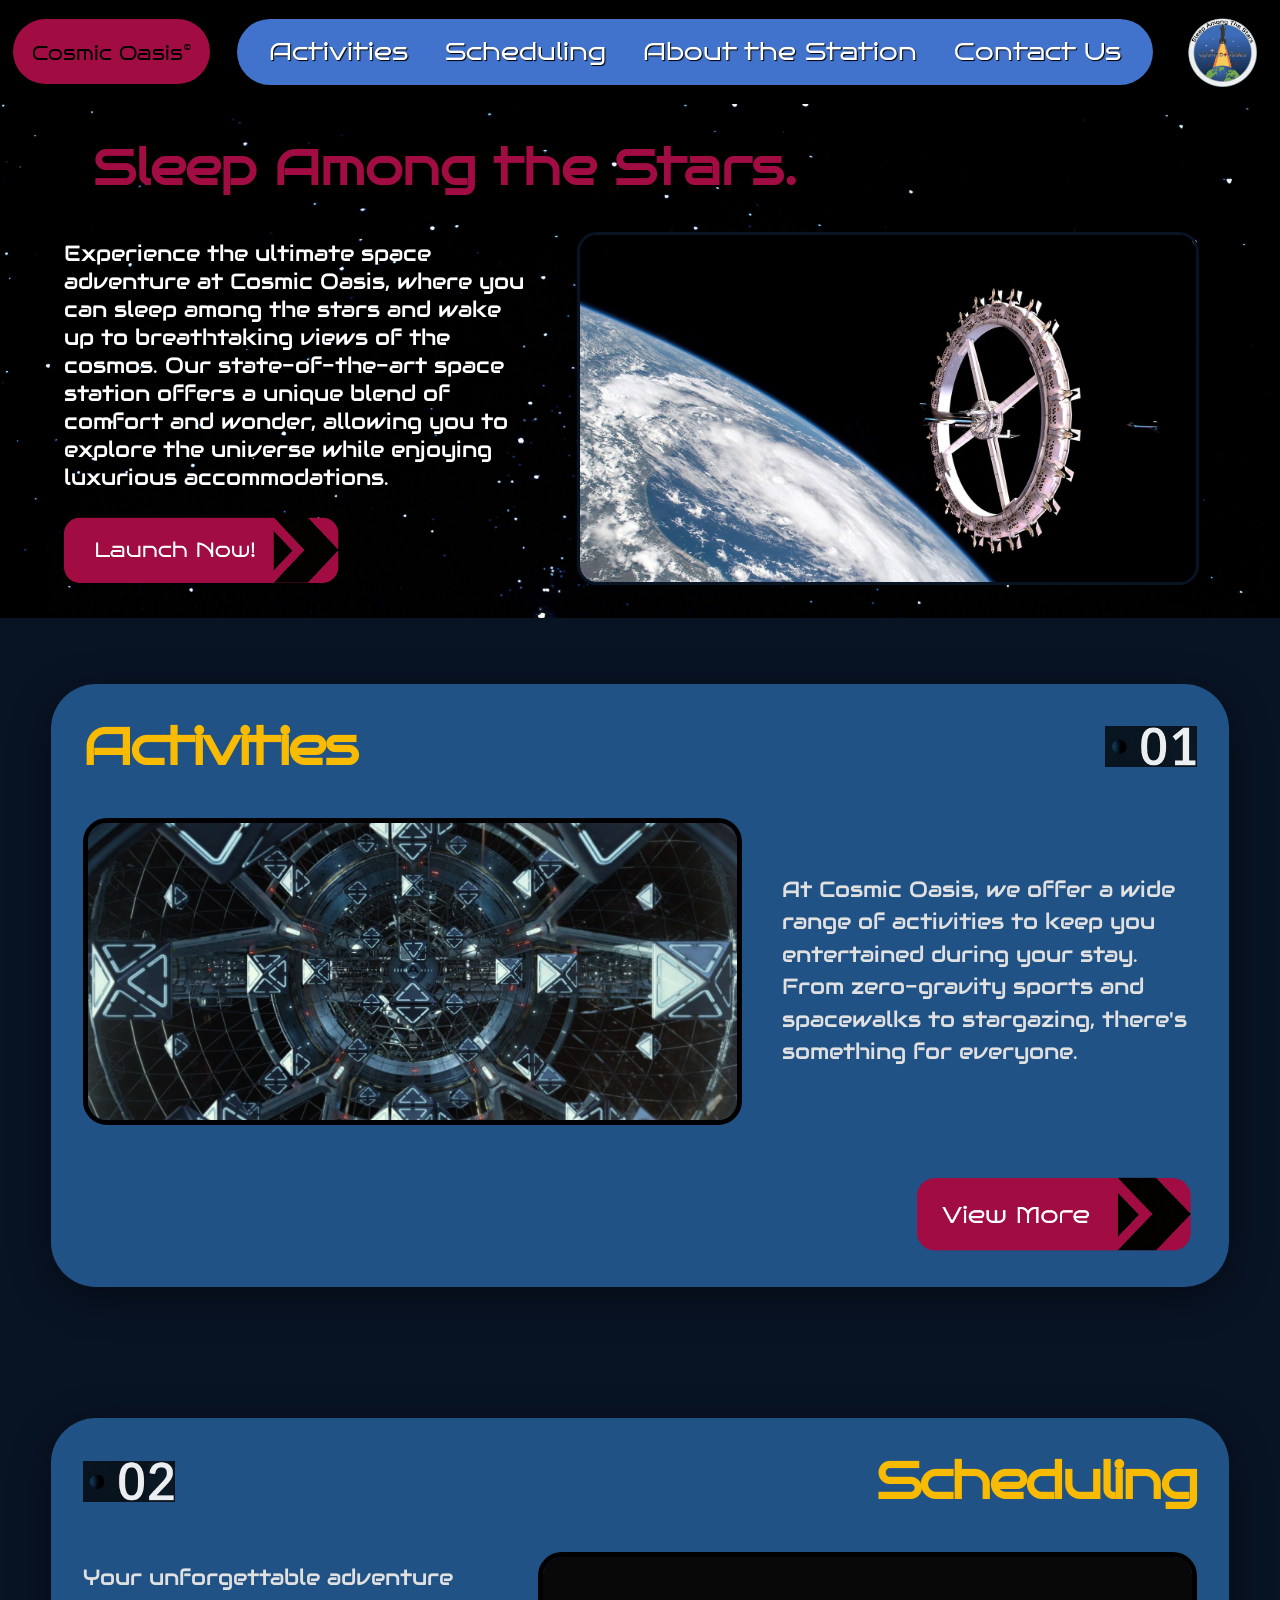
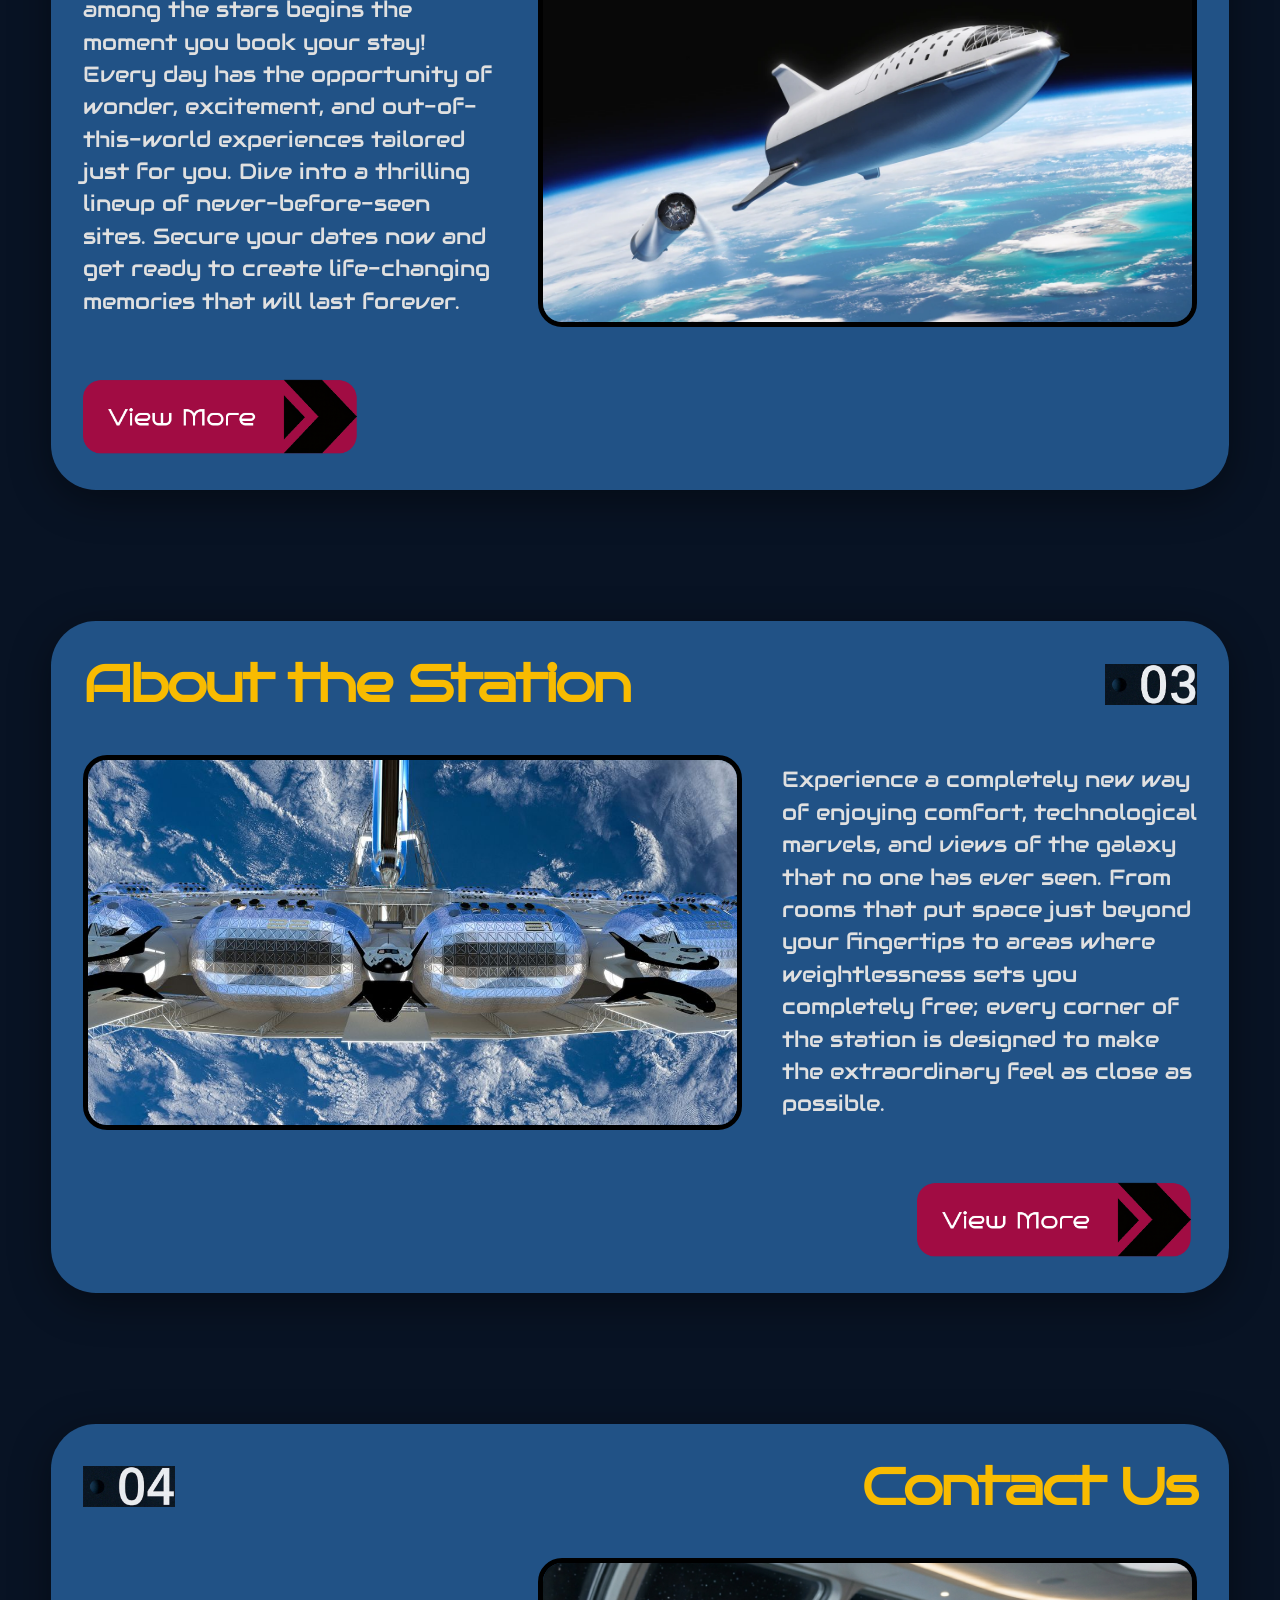
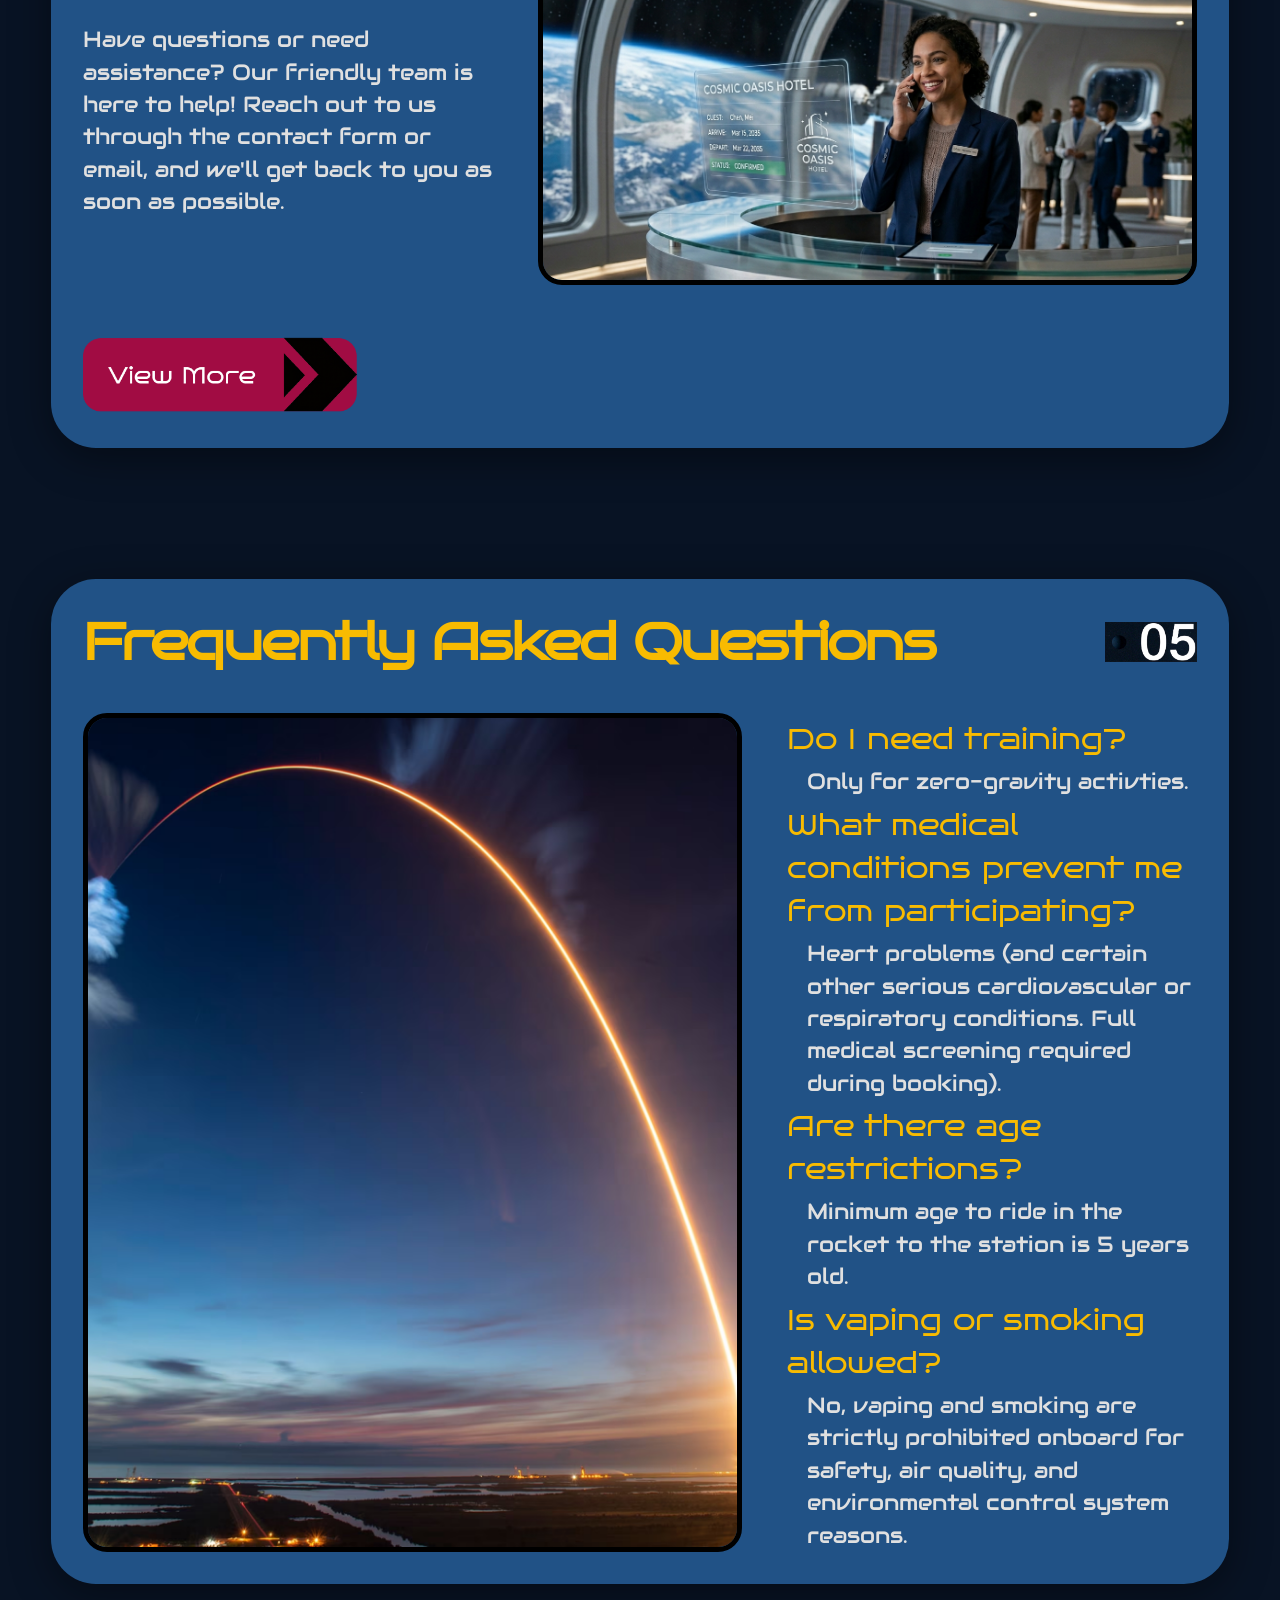
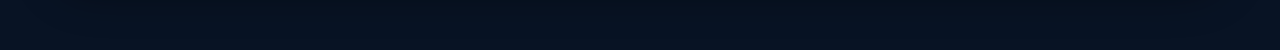
==== commit 511b221f: "final Co-authored-by: Copilot <copilot@github.com>" ====
--- a/index.html
+++ b/index.html
@@ -132,5 +132,30 @@
             </a>
         </div>
     </div> 
+    <div class="left-section">
+        <div class="left-box">
+            <div class="header">
+                <h2>Frequently Asked Questions</h2>
+                <img src="images/icons/05.png" alt="05 Icon" class="box-icon">
+            </div>
+            <div class="main-section-left">
+                <div class="left-box-left-item">
+                    <img src="images/FAQ.jpg" alt="space station" class="box-image">
+                </div>
+                <div class="left-box-right-item">
+                    <p class="question">Do I need training?</p>
+                    <p class="answer">Only for zero-gravity activties.</p>
+                    <p class="question">What medical conditions prevent me from participating?</p>
+                    <p class="answer">Heart problems (and certain other serious cardiovascular or 
+                        respiratory conditions. Full medical screening required during booking).</p>
+                    <p class="question">Are there age restrictions?</p>
+                    <p class="answer">Minimum age to ride in the rocket to the station is 5 years old.</p>
+                    <p class="question">Is vaping or smoking allowed?</p>
+                    <p class="answer">No, vaping and smoking are strictly prohibited onboard for safety, 
+                        air quality, and environmental control system reasons.</p>
+                </div>
+            </div>
+        </div>
+    </div> 
 </body>
 </html>
--- a/styles.css
+++ b/styles.css
@@ -97,6 +97,13 @@
     cursor: pointer;
     transition: transform 0.2s ease;
 }
+.heroButton .button-icon{
+    width: 280px;
+    max-width: 320px;
+    min-width: 220px;
+    height: auto;
+    display: block;
+}
 .heroButton:hover{
     transform: scale(1.05);
 }
@@ -190,54 +197,21 @@
 .box-button-left:hover, .box-button-right:hover{
     transform: scale(1.05);
 }
+.box-button-left .button-icon,
+.box-button-right .button-icon{
+    width: 280px;
+    max-width: 340px;
+    min-width: 220px;
+}
 .button-icon{
-    width: 100%;
-    max-width: 260px;
+    width: 90%;
+    max-width: 250px;
+    min-width: 150px;
     height: auto;
     display: block;
-}
-@media (max-width: 768px){
-    html{
-        font-size: 0.8rem
-    }
-    nav{
-        padding: 1%;
-    }
-    div.buttons a {
-        font-size: 1.2rem;
-    }
-    .home{
-        padding: 3.5%;
-        border-radius: 30px;
-    }
-    div.buttons{
-        border-radius: 40px;
-    }
-    .main-section-left{
-        flex-direction: column;
-        gap: 1.8rem;
-    }
-    .header h2{
-        font-size: 2.4rem;
-    }
-    .box-icon{
-        width: 68px;
-    }
-    .left-box-left-item{
-        max-height: 420px;
-    }
-    .left-box-right-item p{
-        font-size: 1.2rem;
-    }
-    .right-box-left-item{
-        font-size: 1.2rem;
-    }
-    .right-box-right-item p{
-        max-height: 420px;
-    }
-    .main-section-right{
-        flex-direction: column-reverse;
-    }
+    cursor: pointer;
+    transition: transform 0.3s ease, box-shadow 0.3s ease;
+    margin: 0%;
 }
 .scroll-top{
     position: fixed;
@@ -357,11 +331,196 @@
     text-decoration: none;
     font-size: 1rem;
 }
-.rooms{
-    display: flex;
-    gap: 1rem;
-    justify-content: center;
+.scheduling{
     margin-top: 2rem;
     margin: 5%;
-    background-color: rgb(65, 115, 204);
+    padding: 1.5%;
+    padding-top: 3%;
+    background-color: rgb(33, 82, 134);
+    border-radius: 50px;
+}
+.roombox{
+    display: flex;
+}
+.room-buttons{
+    display: flex;
+    flex-grow: 1;
+    flex-direction: column;
+    gap: 0.5rem;
+    margin: 0.5%;
+}
+.room-buttons button{
+    background-color: rgb(161, 12, 67);
+    color: white;
+    border: none;
+    padding: 8%;
+    border-radius: 30px;
+    font-size: 1.5rem;
+    cursor: pointer;
+    transition: background-color 0.2s ease;
+    font-family: bruno ace, sans-serif;
+    text-overflow: ellipsis;
+    overflow: hidden;
+}
+.room-buttons button:hover{
+    background-color: rgb(248, 187, 1);
+}
+.room-buttons button.selected{
+    background-color: rgb(248, 187, 1);
+    color: black;
+}
+.room-image{
+    flex-grow: 9;
+    border-radius: 20px;
+    border: 3px solid rgb(8, 19, 36);
+    overflow: hidden;
+    margin: 1%;
+}
+.room-image img{
+    width: 100%;
+    height: 100%;               
+    object-fit: cover;      
+    display: block;
+}
+.room-description{
+    display: flex;
+    flex-direction: column;
+    color: white;
+    font-family: 'Audiowide', sans-serif;
+    font-size: 1.2rem;
+    margin: 0.5% 0%;
+    text-align: center;
+}
+.details{
+    display: flex;
+    flex-direction: row;
+    gap: 20%;
+    justify-content: center;
+}
+.book-button{
+    margin: 1% auto;
+    background: none;
+    border: none;
+    cursor: default;
+    transition: transform 0.2s ease;
+}
+.button-icon:hover{
+    transform: scale(1.05);
+}
+.map{
+    background-color: rgb(33, 82, 134);
+    border-radius: 50px;
+    margin: 5%;
+    padding: 3% 1%;
+}
+iframe{
+    display: block;
+    border: none;
+    width: 90%; 
+    height: 400px;
+    border-radius: 30px;
+    margin: auto;
+}
+.pads{
+    font-family: 'Bruno Ace', sans-serif;
+    font-size: 2.5rem;
+    color: rgb(248, 187, 1);
+    text-align: center;
+    margin: 0.5%;
+    margin-bottom: 1%;
+}
+p.question{
+    margin: 5px;
+    font-size: 1.8rem;
+    color: rgb(248, 187, 1);
+    font-family: bruno ace, sans-serif;
+}
+.answer{
+    padding-left: 25px;
+}
+@media (max-width: 768px){
+    html{
+        font-size: 0.8rem;
+    }
+    nav{
+        padding: 1%;
+    }
+    div.buttons a {
+        font-size: 120%;
+        text-wrap: nowrap;
+    }
+    .home{
+        padding: 3.5%;
+        border-radius: 30px;
+    }
+    div.buttons{
+        border-radius: 40px;
+    }
+    .main-section-left{
+        flex-direction: column;
+        gap: 1.8rem;
+    }
+    .header h2{
+        font-size: 2.4rem;
+    }
+    .box-icon{
+        width: 68px;
+    }
+    .left-box-left-item{
+        max-height: 420px;
+    }
+    .left-box-right-item p{
+        font-size: 1.2rem;
+    }
+    .right-box-left-item{
+        font-size: 1.2rem;
+    }
+    .right-box-right-item p{
+        max-height: 420px;
+    }
+    .main-section-right{
+        flex-direction: column-reverse;
+    }
+    .roombox{
+        flex-direction: column-reverse;
+    }
+    .room-buttons{
+        flex-direction: row;
+        flex-wrap: wrap;
+        justify-content: center;
+        margin: 0%;
+        margin-top: 2%;
+        margin-bottom: 2%;
+    }
+    .room-buttons button{
+        padding: 3%;
+        font-size: 0.9rem;
+    }
+    .room-image{
+        margin: 2%;
+    }
+    p.question{
+    font-size: 1.5rem;
+    color: rgb(248, 187, 1);
+    font-family: bruno ace, sans-serif;
+    }
+    .button-icon{
+        display: block;
+        margin: 0 auto;
+        width: 35%;
+        max-width: 150px;
+    }
+    .box-button-left .button-icon,
+    .box-button-right .button-icon{
+        width: 35%;
+        max-width: 150px;
+    }
+    .heroButton .button-icon{
+        width: 50%;
+        max-width: 200px;
+    }
+    .box-button-left, .box-button-right{
+        margin-left: auto;
+        margin-right: auto;
+    }
 }
